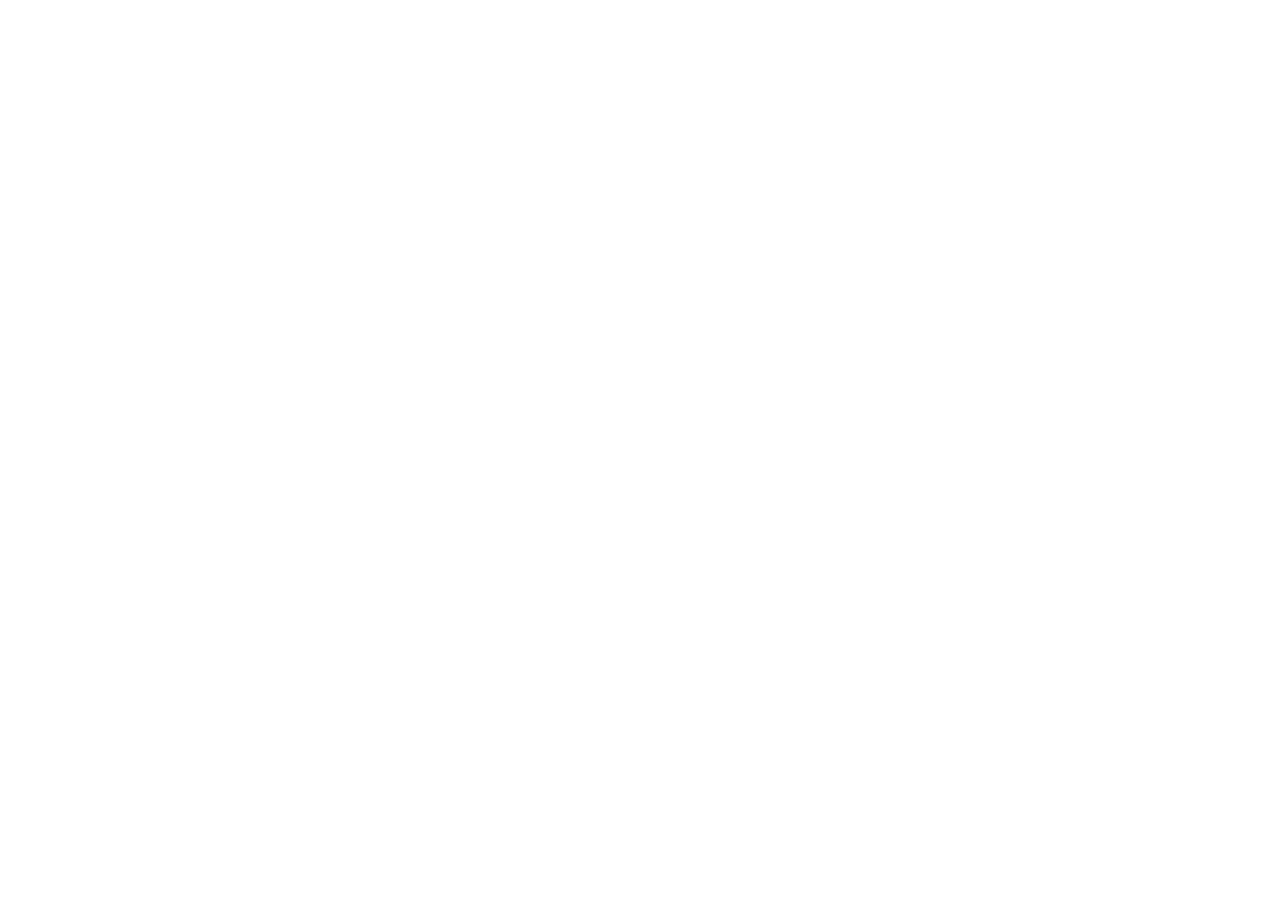
==== index.html @ 5e3a2f95 "init : création du depôt, arborescene des fichiers et structure    HTML de base" ====
<!DOCTYPE html>
<html lang="fr">
<head> 
<meta charset="UTF-8"> 
<meta name="viewport" content="width=device-width, initial-scale=1.0"> 
<title>AfriTalent — Accueil</title> 
<!-- Bootstrap 5 via CDN : feuille de style --> 
<link 
href="https://cdn.jsdelivr.net/npm/bootstrap@5.3.0/dist/css/bootstrap.min.css" 
rel="stylesheet"> 
<!-- Votre feuille de style personnelle --> 
<link rel="stylesheet" href="css/style.css">
</head>
<body> 
<!-- Le contenu de la page sera ajoute ici --> 
<!-- Bootstrap 5 via CDN : script JavaScript --> 
<script 
src="https://cdn.jsdelivr.net/npm/bootstrap@5.3.0/dist/js/bootstrap.bundle.min.js"
></script> 
<!-- Votre script JavaScript --> 
<script src="js/main.js"></script>
</body>
</html>
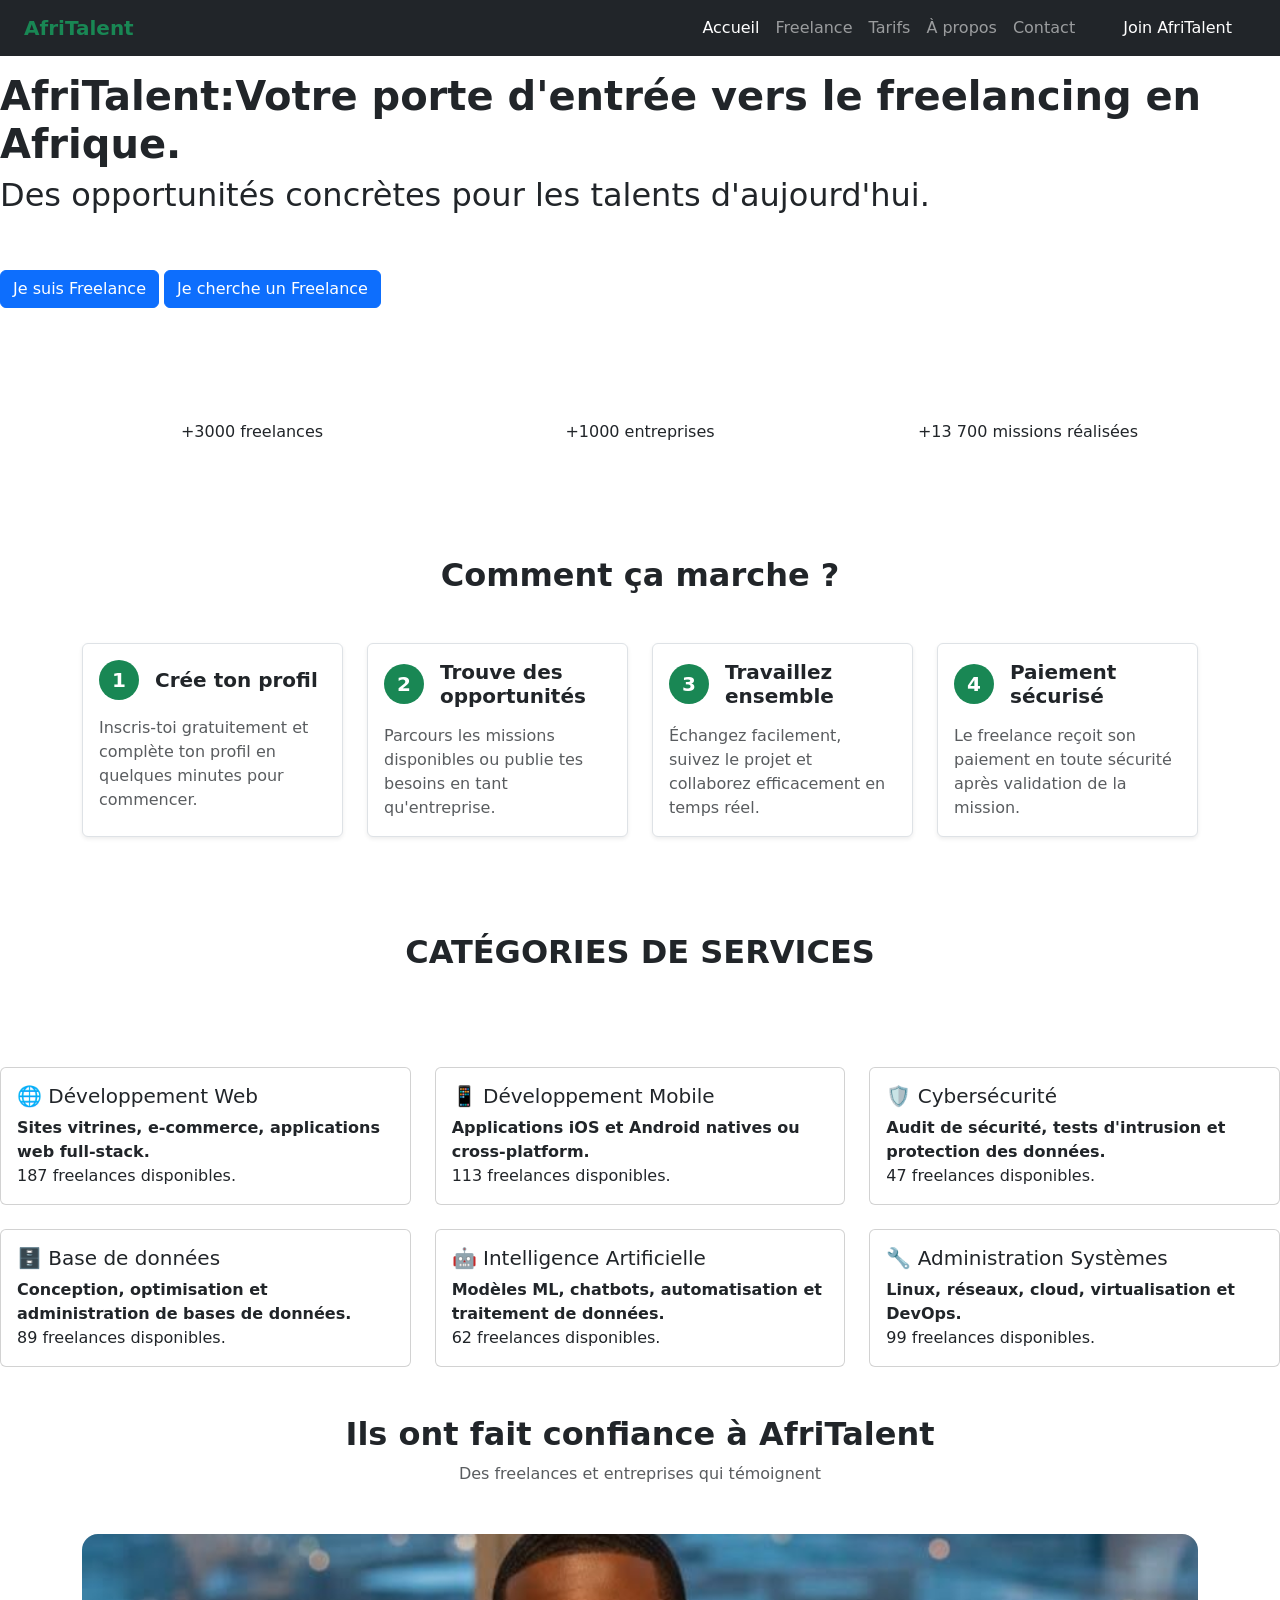
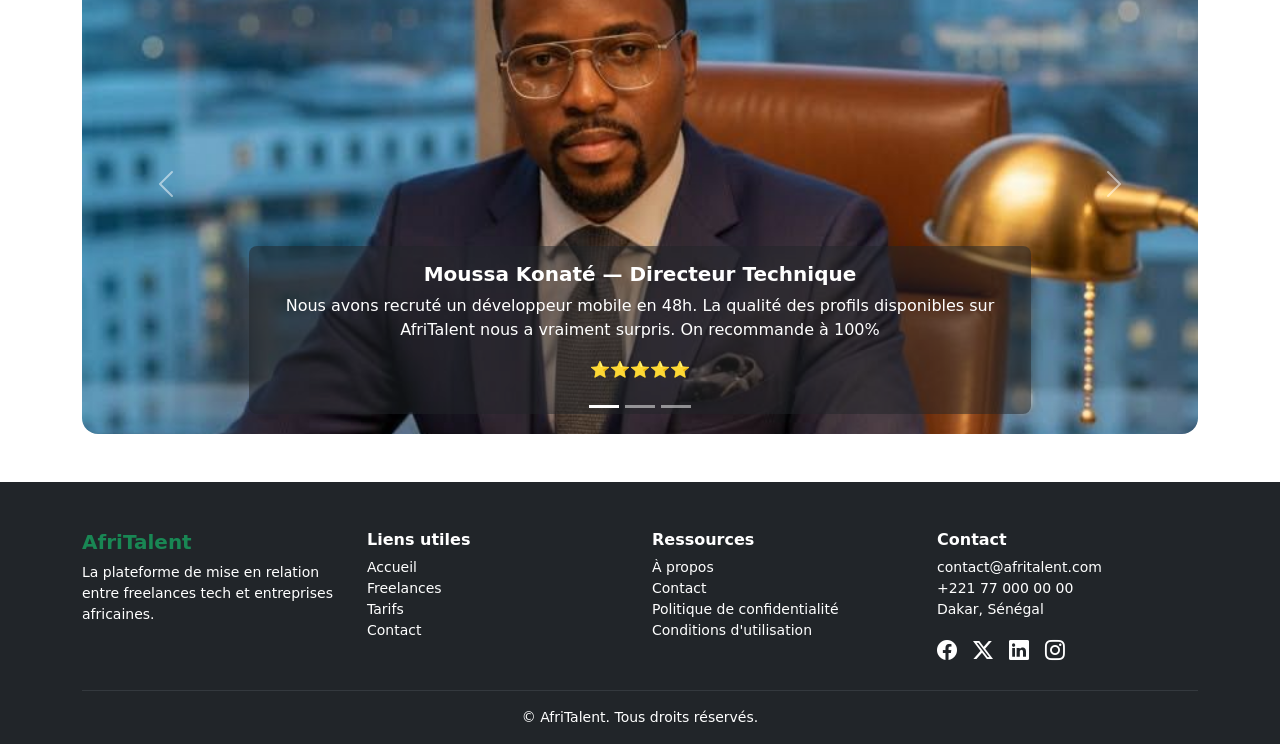
==== commit 6ac3a3c0: "HTML : structure complète des 5 pages avec sections et contenu texte" ====
--- a/index.html
+++ b/index.html
@@ -1,23 +1,297 @@
-<!DOCTYPE html>
+ <!DOCTYPE html>
 <html lang="fr">
 <head> 
 <meta charset="UTF-8"> 
 <meta name="viewport" content="width=device-width, initial-scale=1.0"> 
 <title>AfriTalent — Accueil</title> 
-<!-- Bootstrap 5 via CDN : feuille de style --> 
-<link 
-href="https://cdn.jsdelivr.net/npm/bootstrap@5.3.0/dist/css/bootstrap.min.css" 
-rel="stylesheet"> 
-<!-- Votre feuille de style personnelle --> 
+<link href="https://cdn.jsdelivr.net/npm/bootstrap@5.3.0/dist/css/bootstrap.min.css" rel="stylesheet"> 
 <link rel="stylesheet" href="css/style.css">
+<link rel="stylesheet" href="https://cdn.jsdelivr.net/npm/bootstrap-icons@1.11.0/font/bootstrap-icons.css">
 </head>
 <body> 
-<!-- Le contenu de la page sera ajoute ici --> 
-<!-- Bootstrap 5 via CDN : script JavaScript --> 
-<script 
-src="https://cdn.jsdelivr.net/npm/bootstrap@5.3.0/dist/js/bootstrap.bundle.min.js"
-></script> 
-<!-- Votre script JavaScript --> 
-<script src="js/main.js"></script>
+    <nav class="navbar navbar-expand-lg navbar-dark bg-dark sticky-top">
+  <div class="container-fluid px-4">
+    <a class="navbar-brand d-flex align-items-center" href="#">
+      <span class="fw-bold text-success">AfriTalent</span>
+    </a>
+    <button class="navbar-toggler" type="button" data-bs-toggle="collapse" data-bs-target="#navbarNav" aria-controls="navbarNav" aria-expanded="false" aria-label="Toggle navigation">
+      <span class="navbar-toggler-icon"></span>
+    </button>
+    <div class="collapse navbar-collapse justify-content-end" id="navbarNav">
+      <ul class="navbar-nav">
+        <li class="nav-item">
+          <a class="nav-link active" href="index.html">Accueil</a>
+        </li>
+        <li class="nav-item">
+          <a class="nav-link" href="freelances.html">Freelance</a>
+        </li>
+        <li class="nav-item">
+          <a class="nav-link" href="tarif.html">Tarifs</a>
+        </li>
+        <li class="nav-item">
+          <a class="nav-link" href="about.html">À propos</a>
+        </li>
+        <li class="nav-item">
+          <a class="nav-link" href="contact.html">Contact</a>
+        </li>
+        <li class="nav-item">
+          <a class="nav-link btn btn-success text-white ms-lg-3 px-4" href="contact.html">Join AfriTalent</a>
+        </li>
+      </ul>
+    </div>
+  </div>
+</nav>
+
+<div class="container py-2 "></div>
+  <h1>
+    <strong>AfriTalent:Votre porte d'entrée vers le freelancing en Afrique.</strong><br>
+    <h2>Des opportunités concrètes pour les talents d'aujourd'hui.</h2>
+  </h1> 
+  <div class="d-grid gap-2 d-md-block py-5">
+  <a href="freelances.html" class="btn btn-primary">Je suis Freelance</a>
+  <a href="freelances.html" class="btn btn-primary">Je cherche un Freelance</a>
+</div>
+
+<section id="hero">
+<div class="container overflow-hidden text-center">
+  <div class="row gx-5 py-5">
+    <div class="col">
+      <div class="p-3"> +3000 freelances </div>
+    </div>
+    <div class="col">
+      <div class="p-3">+1000 entreprises </div>
+    </div>
+    <div class="col">
+      <div class="p-3">+13 700 missions réalisées</div>
+    </div>
+  </div>
+</div>
+</section> 
+
+<section id="Comment-ca-marche">
+<div>
+  <div class="container py-5">
+  <div class="text-center mb-5">
+    <h2 class="fw-bold">Comment ça marche ?</h2>
+  </div>
+  <div class="row g-4">
+    <div class="col-md-6 col-lg-3">
+      <div class="card h-100 border shadow-sm">
+        <div class="card-body">
+          <div class="d-flex align-items-center mb-3">
+            <div class="bg-success text-white rounded-circle d-flex align-items-center justify-content-center p-3 fs-5 fw-bold" style="width: 40px; height: 40px;">1</div>
+            <h5 class="ms-3 mb-0 fw-bold">Crée ton profil</h5>
+          </div>
+          <p class="card-text text-muted">Inscris-toi gratuitement et complète ton profil en quelques minutes pour commencer.</p>
+        </div>
+      </div>
+    </div>
+    <div class="col-md-6 col-lg-3">
+      <div class="card h-100 border shadow-sm">
+        <div class="card-body">
+          <div class="d-flex align-items-center mb-3">
+            <div class="bg-success text-white rounded-circle d-flex align-items-center justify-content-center p-3 fs-5 fw-bold" style="width: 40px; height: 40px;">2</div>
+            <h5 class="ms-3 mb-0 fw-bold">Trouve des opportunités</h5>
+          </div>
+          <p class="card-text text-muted">Parcours les missions disponibles ou publie tes besoins en tant qu'entreprise.</p>
+        </div>
+      </div>
+    </div>
+    <div class="col-md-6 col-lg-3">
+      <div class="card h-100 border shadow-sm">
+        <div class="card-body">
+          <div class="d-flex align-items-center mb-3">
+            <div class="bg-success text-white rounded-circle d-flex align-items-center justify-content-center p-3 fs-5 fw-bold" style="width: 40px; height: 40px;">3</div>
+            <h5 class="ms-3 mb-0 fw-bold">Travaillez ensemble</h5>
+          </div>
+          <p class="card-text text-muted">Échangez facilement, suivez le projet et collaborez efficacement en temps réel.</p>
+        </div>
+      </div>
+    </div>
+    <div class="col-md-6 col-lg-3">
+      <div class="card h-100 border shadow-sm">
+        <div class="card-body">
+          <div class="d-flex align-items-center mb-3">
+            <div class="bg-success text-white rounded-circle d-flex align-items-center justify-content-center p-3 fs-5 fw-bold" style="width: 40px; height: 40px;">4</div>
+            <h5 class="ms-3 mb-0 fw-bold">Paiement sécurisé</h5>
+          </div>
+          <p class="card-text text-muted">Le freelance reçoit son paiement en toute sécurité après validation de la mission.</p>
+        </div>
+      </div>
+    </div>
+  </div>
+</div>
+</section>
+
+<section id="CATÉGORIES-de-service">
+<div>
+  <div class="container py-5">
+  <div class="text-center mb-5">
+    <h2 class="fw-bold">CATÉGORIES DE SERVICES</h2>
+  </div>
+  </div>
+  <div class="row row-cols-1 row-cols-md-2 row-cols-lg-3 g-4">
+    <div class="col">
+      <div class="card">
+        <div class="card-body">
+          <h5 class="card-title">🌐 Développement Web </h5>
+          <p class="card-text"><strong>Sites vitrines, e-commerce, applications web full-stack.</strong><br>187 freelances disponibles.</p>
+        </div>
+      </div>
+    </div>
+    <div class="col">
+      <div class="card">
+        <div class="card-body">
+          <h5 class="card-title">📱 Développement Mobile</h5>
+          <p class="card-text"><strong>Applications iOS et Android natives ou cross-platform.</strong><br>113 freelances disponibles.</p>
+        </div>
+      </div>
+    </div>
+    <div class="col">
+      <div class="card">
+        <div class="card-body">
+          <h5 class="card-title">🛡️ Cybersécurité</h5>
+          <p class="card-text"><strong>Audit de sécurité, tests d'intrusion et protection des données.</strong><br>47 freelances disponibles.</p>
+        </div>
+      </div>
+    </div>
+    <div class="col">
+      <div class="card">
+        <div class="card-body">
+          <h5 class="card-title">🗄️ Base de données </h5>
+          <p class="card-text"><strong>Conception, optimisation et administration de bases de données.</strong><br>89 freelances disponibles.</p>
+        </div>
+      </div>
+    </div>
+    <div class="col">
+      <div class="card">
+        <div class="card-body">
+          <h5 class="card-title">🤖 Intelligence Artificielle</h5>
+          <p class="card-text"><strong>Modèles ML, chatbots, automatisation et traitement de données.</strong><br>62 freelances disponibles.</p>
+        </div>
+      </div>
+    </div>
+    <div class="col">
+      <div class="card">
+        <div class="card-body">
+          <h5 class="card-title">🔧 Administration Systèmes</h5>
+          <p class="card-text"><strong>Linux, réseaux, cloud, virtualisation et <br>DevOps.</strong><br>99 freelances disponibles.</p>
+        </div>
+      </div>
+    </div>
+  </div>
+</div>
+</section>
+
+<section class="py-5" id="temoignages">
+  <div class="container">
+    <div class="text-center mb-5">
+      <h2 class="fw-bold">Ils ont fait confiance à AfriTalent</h2>
+      <p class="text-muted">Des freelances et entreprises qui témoignent</p>
+    </div>
+    <div id="carouselTemoignages" class="carousel slide" data-bs-ride="carousel">
+      <div class="carousel-indicators">
+        <button type="button" data-bs-target="#carouselTemoignages" data-bs-slide-to="0" class="active" aria-current="true" aria-label="Témoignage 1"></button>
+        <button type="button" data-bs-target="#carouselTemoignages" data-bs-slide-to="1" aria-label="Témoignage 2"></button>
+        <button type="button" data-bs-target="#carouselTemoignages" data-bs-slide-to="2" aria-label="Témoignage 3"></button>
+      </div>
+      <div class="carousel-inner rounded-4">
+        <div class="carousel-item active">
+          <img src="image/Whath1.jpeg" class="d-block w-100" alt="Photo de Moussa Konaté" style="max-height: 500px; object-fit: cover;">
+          <div class="carousel-caption d-none d-md-block bg-dark bg-opacity-50 rounded-3 p-3">
+            <h5 class="fw-bold">Moussa Konaté — Directeur Technique</h5>
+            <p>Nous avons recruté un développeur mobile en 48h. La qualité des profils disponibles sur AfriTalent nous a vraiment surpris. On recommande à 100%</p>
+            <p>⭐⭐⭐⭐⭐</p>
+          </div>
+        </div>
+        <div class="carousel-item">
+          <img src="image/Whatf2.jpeg" class="d-block w-100" alt="Photo de Aminata Diallo" style="height: 500px; object-fit: cover; object-position: center 20%;">
+          <div class="carousel-caption d-none d-md-block bg-dark bg-opacity-50 rounded-3 p-3">
+            <h5 class="fw-bold">Aminata Diallo — Développeuse Web Full-Stack</h5>
+            <p>Grâce à AfriTalent, j'ai trouvé mes 3 premiers clients en moins de 2 semaines. La plateforme est simple, professionnelle et vraiment adaptée au marché africain.</p>
+            <p>⭐⭐⭐⭐⭐</p>
+          </div>
+        </div>
+        <div class="carousel-item">
+          <img src="image/Whatf1.jpeg" class="d-block w-100" alt="Photo de Fatou Ndiaye" style="height: 500px; object-fit: cover; object-position: center 20%;">
+          <div class="carousel-caption d-none d-md-block bg-dark bg-opacity-50 rounded-3 p-3">
+            <h5 class="fw-bold">Fatou Ndiaye — Designer UI/UX</h5>
+            <p>AfriTalent m'a permis de travailler avec des entreprises sérieuses tout en restant au Sénégal. Le système de paiement sécurisé me donne une vraie tranquillité d'esprit.</p>
+            <p>⭐⭐⭐⭐⭐</p>
+          </div>
+        </div>
+      </div>
+      <button class="carousel-control-prev" type="button" data-bs-target="#carouselTemoignages" data-bs-slide="prev">
+        <span class="carousel-control-prev-icon" aria-hidden="true"></span>
+        <span class="visually-hidden">Précédent</span>
+      </button>
+      <button class="carousel-control-next" type="button" data-bs-target="#carouselTemoignages" data-bs-slide="next">
+        <span class="carousel-control-next-icon" aria-hidden="true"></span>
+        <span class="visually-hidden">Suivant</span>
+      </button>
+    </div>
+  </div>
+</section>
+  <script src="https://cdn.jsdelivr.net/npm/bootstrap@5.3.0/dist/js/bootstrap.bundle.min.js"></script>
+  <script src="js/main.js"></script>
+
+<footer class="bg-dark text-white pt-5 pb-3">
+  <div class="container">
+    <div class="row g-4">
+      <div class="col-md-3">
+        <h5 class="fw-bold text-success">AfriTalent</h5>
+        <p class="text-white small">La plateforme de mise en relation entre freelances tech et entreprises africaines.</p>
+      </div>
+      <div class="col-md-3">
+        <h6 class="fw-bold">Liens utiles</h6>
+        <ul class="list-unstyled small">
+          <li><a href="index.html" class="text-white text-decoration-none">Accueil</a></li>
+          <li><a href="freelances.html" class="text-white text-decoration-none">Freelances</a></li>
+          <li><a href="tarifs.html" class="text-white text-decoration-none">Tarifs</a></li>
+          <li><a href="contact.html" class="text-white text-decoration-none">Contact</a></li>
+        </ul>
+      </div>
+
+      <div class="col-md-3">
+        <h6 class="fw-bold">Ressources</h6>
+        <ul class="list-unstyled small">
+          <li><a href="about.html" class="text-white text-decoration-none">À propos</a></li>
+          <li><a href="contact.html" class="text-white text-decoration-none">Contact</a></li>
+          <li><a href="tarif.html" class="text-white text-decoration-none">Politique de confidentialité</a></li>
+          <li><a href="freelances.html" class="text-white text-decoration-none">Conditions d'utilisation</a></li>
+        </ul>
+      </div>
+      <div class="col-md-3">
+        <h6 class="fw-bold">Contact</h6>
+        <p class="text-white small">
+          contact@afritalent.com<br>
+          +221 77 000 00 00<br>
+          Dakar, Sénégal
+        </p>
+        <div class="d-flex gap-3 mt-2">
+          <a href="#" aria-label="Facebook" class="text-white fs-5">
+            <i class="bi bi-facebook"></i>
+          </a>
+          <a href="#" aria-label="Twitter" class="text-white fs-5">
+            <i class="bi bi-twitter-x"></i>
+          </a>
+          <a href="#" aria-label="LinkedIn" class="text-white fs-5">
+            <i class="bi bi-linkedin"></i>
+          </a>
+          <a href="#" aria-label="Instagram" class="text-white fs-5">
+            <i class="bi bi-instagram"></i>
+          </a>
+        </div>
+      </div>
+
+    </div>
+    <hr class="border-secondary mt-4">
+    <p class="text-center text-white small mb-0">
+      &copy; <span id="currentYear"></span> AfriTalent. Tous droits réservés.
+    </p>
+
+  </div>
+</footer>
+
 </body>
 </html>
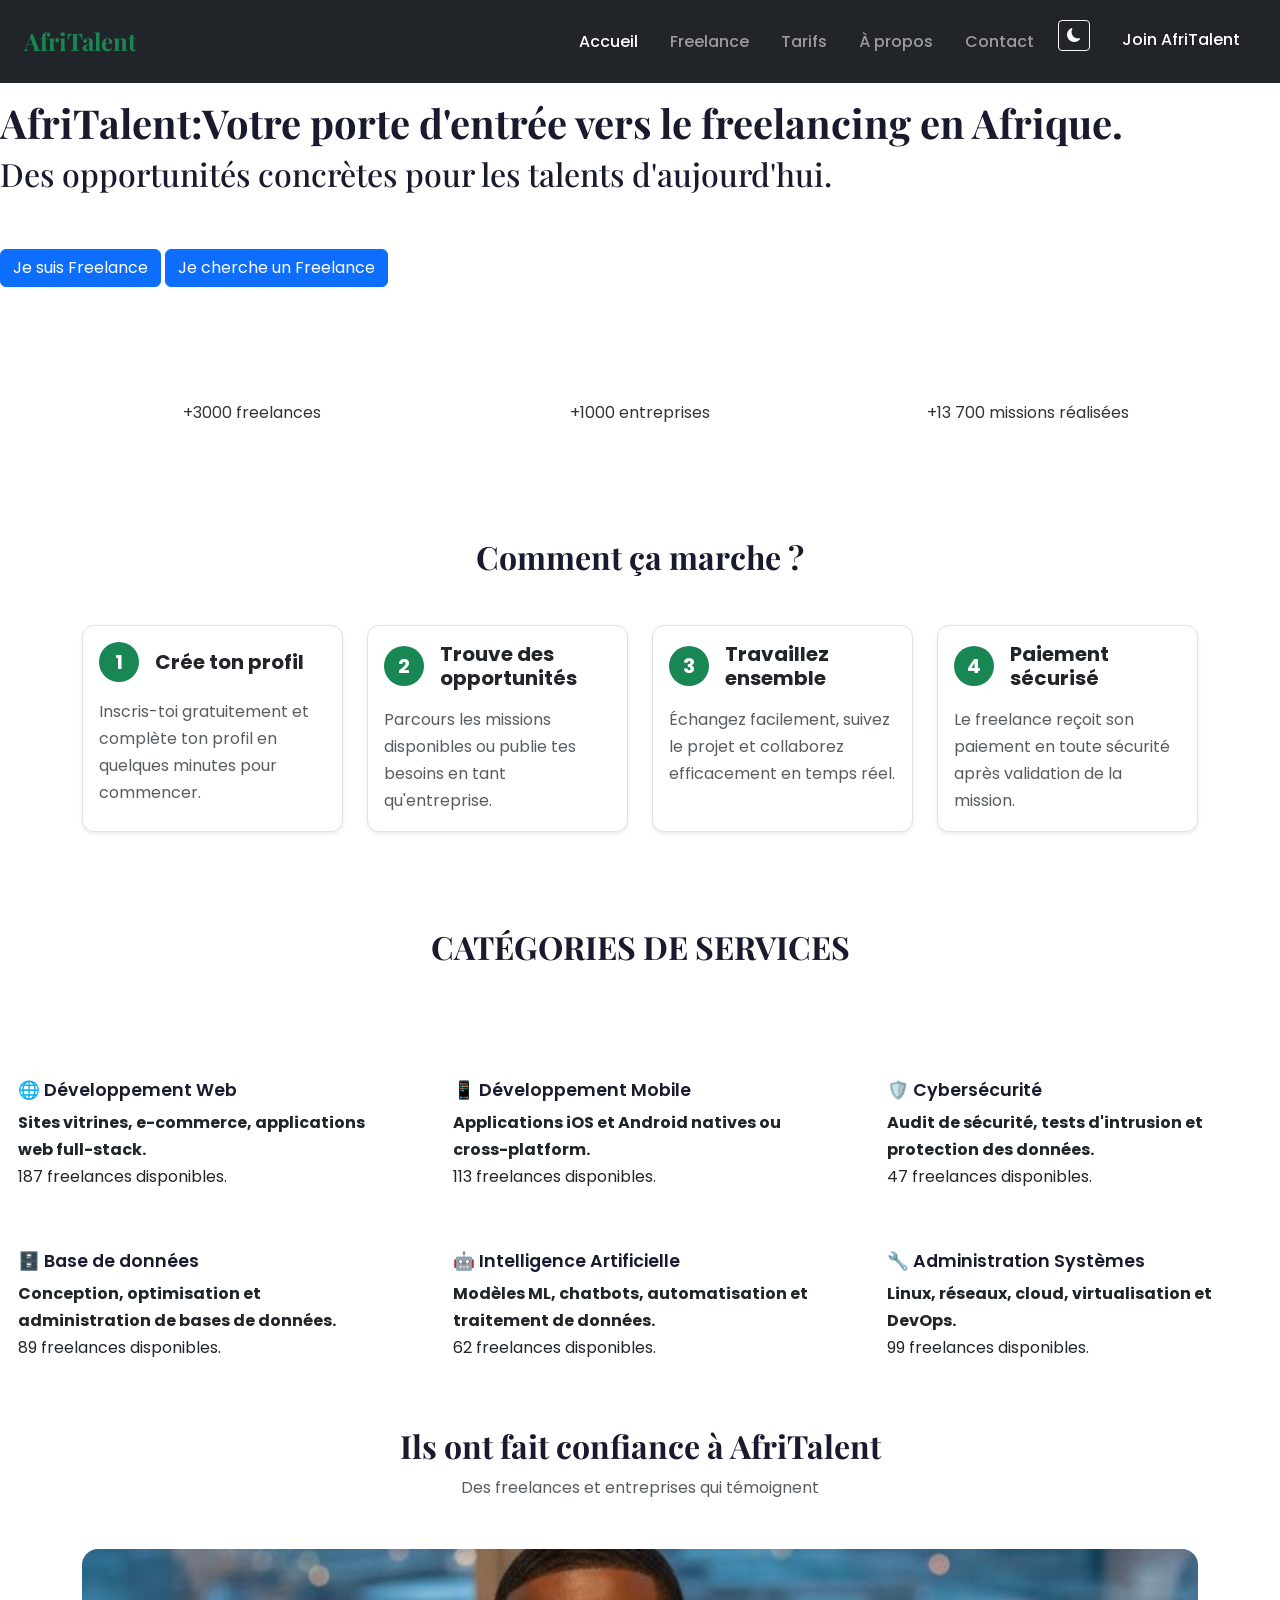
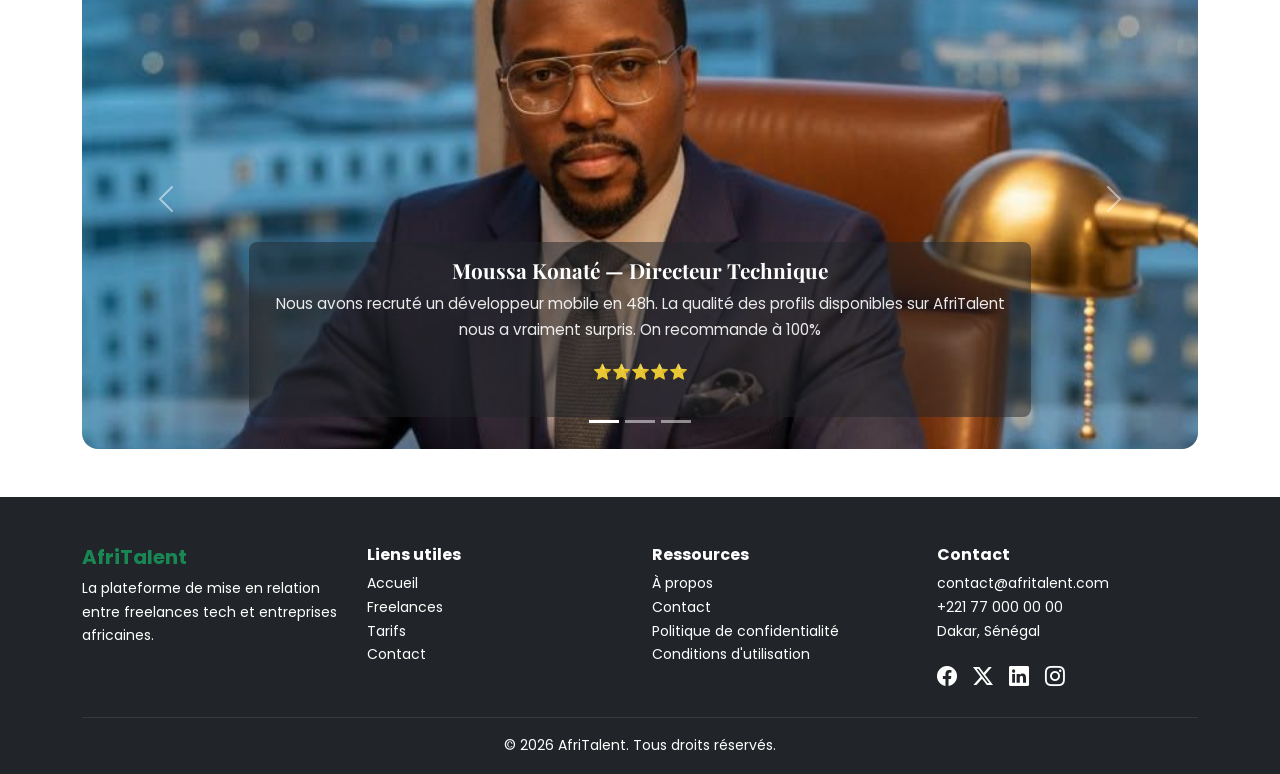
==== commit 2637ba40: "JS : dark mode avec localStorage, navbar dynamique au scroll" ====
--- a/index.html
+++ b/index.html
@@ -1,297 +1,332 @@
- <!DOCTYPE html>
+<!DOCTYPE html>
 <html lang="fr">
-<head> 
-<meta charset="UTF-8"> 
-<meta name="viewport" content="width=device-width, initial-scale=1.0"> 
-<title>AfriTalent — Accueil</title> 
-<link href="https://cdn.jsdelivr.net/npm/bootstrap@5.3.0/dist/css/bootstrap.min.css" rel="stylesheet"> 
-<link rel="stylesheet" href="css/style.css">
-<link rel="stylesheet" href="https://cdn.jsdelivr.net/npm/bootstrap-icons@1.11.0/font/bootstrap-icons.css">
+
+<head>
+  <meta charset="UTF-8">
+  <meta name="viewport" content="width=device-width, initial-scale=1.0">
+  <title>AfriTalent — Accueil</title>
+  <link href="https://cdn.jsdelivr.net/npm/bootstrap@5.3.0/dist/css/bootstrap.min.css" rel="stylesheet">
+  <link rel="stylesheet" href="css/style.css">
+  <link rel="stylesheet" href="https://cdn.jsdelivr.net/npm/bootstrap-icons@1.11.0/font/bootstrap-icons.css">
 </head>
-<body> 
-    <nav class="navbar navbar-expand-lg navbar-dark bg-dark sticky-top">
-  <div class="container-fluid px-4">
-    <a class="navbar-brand d-flex align-items-center" href="#">
-      <span class="fw-bold text-success">AfriTalent</span>
-    </a>
-    <button class="navbar-toggler" type="button" data-bs-toggle="collapse" data-bs-target="#navbarNav" aria-controls="navbarNav" aria-expanded="false" aria-label="Toggle navigation">
-      <span class="navbar-toggler-icon"></span>
-    </button>
-    <div class="collapse navbar-collapse justify-content-end" id="navbarNav">
-      <ul class="navbar-nav">
-        <li class="nav-item">
-          <a class="nav-link active" href="index.html">Accueil</a>
-        </li>
-        <li class="nav-item">
-          <a class="nav-link" href="freelances.html">Freelance</a>
-        </li>
-        <li class="nav-item">
-          <a class="nav-link" href="tarif.html">Tarifs</a>
-        </li>
-        <li class="nav-item">
-          <a class="nav-link" href="about.html">À propos</a>
-        </li>
-        <li class="nav-item">
-          <a class="nav-link" href="contact.html">Contact</a>
-        </li>
-        <li class="nav-item">
-          <a class="nav-link btn btn-success text-white ms-lg-3 px-4" href="contact.html">Join AfriTalent</a>
-        </li>
-      </ul>
-    </div>
-  </div>
-</nav>
-
-<div class="container py-2 "></div>
+
+<body>
+  <nav class="navbar navbar-expand-lg navbar-dark bg-dark sticky-top" id="mainNavbar">
+    <div class="container-fluid px-4">
+      <a class="navbar-brand d-flex align-items-center" href="#">
+        <span class="fw-bold text-success">AfriTalent</span>
+      </a>
+      <button class="navbar-toggler" type="button" data-bs-toggle="collapse" data-bs-target="#navbarNav"
+        aria-controls="navbarNav" aria-expanded="false" aria-label="Toggle navigation">
+        <span class="navbar-toggler-icon"></span>
+      </button>
+      <div class="collapse navbar-collapse justify-content-end" id="navbarNav">
+        <ul class="navbar-nav">
+          <li class="nav-item">
+            <a class="nav-link active" href="index.html">Accueil</a>
+          </li>
+          <li class="nav-item">
+            <a class="nav-link" href="freelances.html">Freelance</a>
+          </li>
+          <li class="nav-item">
+            <a class="nav-link" href="tarif.html">Tarifs</a>
+          </li>
+          <li class="nav-item">
+            <a class="nav-link" href="about.html">À propos</a>
+          </li>
+          <li class="nav-item">
+            <a class="nav-link" href="contact.html">Contact</a>
+          </li>
+          <!-- ✅ Bouton dark mode ajouté ici -->
+          <li class="nav-item ms-2">
+            <button class="btn btn-outline-light btn-sm" id="darkModeToggle" aria-label="Activer le mode sombre">
+              <i class="bi bi-moon-fill"></i>
+            </button>
+          </li>
+          <li class="nav-item">
+            <a class="nav-link btn btn-success text-white ms-lg-3 px-4" href="contact.html">Join AfriTalent</a>
+          </li>
+        </ul>
+      </div>
+    </div>
+  </nav>
+
+  <div class="container py-2 "></div>
   <h1>
     <strong>AfriTalent:Votre porte d'entrée vers le freelancing en Afrique.</strong><br>
     <h2>Des opportunités concrètes pour les talents d'aujourd'hui.</h2>
-  </h1> 
+  </h1>
   <div class="d-grid gap-2 d-md-block py-5">
-  <a href="freelances.html" class="btn btn-primary">Je suis Freelance</a>
-  <a href="freelances.html" class="btn btn-primary">Je cherche un Freelance</a>
-</div>
-
-<section id="hero">
-<div class="container overflow-hidden text-center">
-  <div class="row gx-5 py-5">
-    <div class="col">
-      <div class="p-3"> +3000 freelances </div>
-    </div>
-    <div class="col">
-      <div class="p-3">+1000 entreprises </div>
-    </div>
-    <div class="col">
-      <div class="p-3">+13 700 missions réalisées</div>
-    </div>
+    <a href="freelances.html" class="btn btn-primary">Je suis Freelance</a>
+    <a href="freelances.html" class="btn btn-primary">Je cherche un Freelance</a>
   </div>
-</div>
-</section> 
-
-<section id="Comment-ca-marche">
-<div>
-  <div class="container py-5">
-  <div class="text-center mb-5">
-    <h2 class="fw-bold">Comment ça marche ?</h2>
-  </div>
-  <div class="row g-4">
-    <div class="col-md-6 col-lg-3">
-      <div class="card h-100 border shadow-sm">
-        <div class="card-body">
-          <div class="d-flex align-items-center mb-3">
-            <div class="bg-success text-white rounded-circle d-flex align-items-center justify-content-center p-3 fs-5 fw-bold" style="width: 40px; height: 40px;">1</div>
-            <h5 class="ms-3 mb-0 fw-bold">Crée ton profil</h5>
-          </div>
-          <p class="card-text text-muted">Inscris-toi gratuitement et complète ton profil en quelques minutes pour commencer.</p>
-        </div>
-      </div>
-    </div>
-    <div class="col-md-6 col-lg-3">
-      <div class="card h-100 border shadow-sm">
-        <div class="card-body">
-          <div class="d-flex align-items-center mb-3">
-            <div class="bg-success text-white rounded-circle d-flex align-items-center justify-content-center p-3 fs-5 fw-bold" style="width: 40px; height: 40px;">2</div>
-            <h5 class="ms-3 mb-0 fw-bold">Trouve des opportunités</h5>
-          </div>
-          <p class="card-text text-muted">Parcours les missions disponibles ou publie tes besoins en tant qu'entreprise.</p>
-        </div>
-      </div>
-    </div>
-    <div class="col-md-6 col-lg-3">
-      <div class="card h-100 border shadow-sm">
-        <div class="card-body">
-          <div class="d-flex align-items-center mb-3">
-            <div class="bg-success text-white rounded-circle d-flex align-items-center justify-content-center p-3 fs-5 fw-bold" style="width: 40px; height: 40px;">3</div>
-            <h5 class="ms-3 mb-0 fw-bold">Travaillez ensemble</h5>
-          </div>
-          <p class="card-text text-muted">Échangez facilement, suivez le projet et collaborez efficacement en temps réel.</p>
-        </div>
-      </div>
-    </div>
-    <div class="col-md-6 col-lg-3">
-      <div class="card h-100 border shadow-sm">
-        <div class="card-body">
-          <div class="d-flex align-items-center mb-3">
-            <div class="bg-success text-white rounded-circle d-flex align-items-center justify-content-center p-3 fs-5 fw-bold" style="width: 40px; height: 40px;">4</div>
-            <h5 class="ms-3 mb-0 fw-bold">Paiement sécurisé</h5>
-          </div>
-          <p class="card-text text-muted">Le freelance reçoit son paiement en toute sécurité après validation de la mission.</p>
-        </div>
-      </div>
-    </div>
-  </div>
-</div>
-</section>
-
-<section id="CATÉGORIES-de-service">
-<div>
-  <div class="container py-5">
-  <div class="text-center mb-5">
-    <h2 class="fw-bold">CATÉGORIES DE SERVICES</h2>
-  </div>
-  </div>
-  <div class="row row-cols-1 row-cols-md-2 row-cols-lg-3 g-4">
-    <div class="col">
-      <div class="card">
-        <div class="card-body">
-          <h5 class="card-title">🌐 Développement Web </h5>
-          <p class="card-text"><strong>Sites vitrines, e-commerce, applications web full-stack.</strong><br>187 freelances disponibles.</p>
-        </div>
-      </div>
-    </div>
-    <div class="col">
-      <div class="card">
-        <div class="card-body">
-          <h5 class="card-title">📱 Développement Mobile</h5>
-          <p class="card-text"><strong>Applications iOS et Android natives ou cross-platform.</strong><br>113 freelances disponibles.</p>
-        </div>
-      </div>
-    </div>
-    <div class="col">
-      <div class="card">
-        <div class="card-body">
-          <h5 class="card-title">🛡️ Cybersécurité</h5>
-          <p class="card-text"><strong>Audit de sécurité, tests d'intrusion et protection des données.</strong><br>47 freelances disponibles.</p>
-        </div>
-      </div>
-    </div>
-    <div class="col">
-      <div class="card">
-        <div class="card-body">
-          <h5 class="card-title">🗄️ Base de données </h5>
-          <p class="card-text"><strong>Conception, optimisation et administration de bases de données.</strong><br>89 freelances disponibles.</p>
-        </div>
-      </div>
-    </div>
-    <div class="col">
-      <div class="card">
-        <div class="card-body">
-          <h5 class="card-title">🤖 Intelligence Artificielle</h5>
-          <p class="card-text"><strong>Modèles ML, chatbots, automatisation et traitement de données.</strong><br>62 freelances disponibles.</p>
-        </div>
-      </div>
-    </div>
-    <div class="col">
-      <div class="card">
-        <div class="card-body">
-          <h5 class="card-title">🔧 Administration Systèmes</h5>
-          <p class="card-text"><strong>Linux, réseaux, cloud, virtualisation et <br>DevOps.</strong><br>99 freelances disponibles.</p>
-        </div>
-      </div>
-    </div>
-  </div>
-</div>
-</section>
-
-<section class="py-5" id="temoignages">
-  <div class="container">
-    <div class="text-center mb-5">
-      <h2 class="fw-bold">Ils ont fait confiance à AfriTalent</h2>
-      <p class="text-muted">Des freelances et entreprises qui témoignent</p>
-    </div>
-    <div id="carouselTemoignages" class="carousel slide" data-bs-ride="carousel">
-      <div class="carousel-indicators">
-        <button type="button" data-bs-target="#carouselTemoignages" data-bs-slide-to="0" class="active" aria-current="true" aria-label="Témoignage 1"></button>
-        <button type="button" data-bs-target="#carouselTemoignages" data-bs-slide-to="1" aria-label="Témoignage 2"></button>
-        <button type="button" data-bs-target="#carouselTemoignages" data-bs-slide-to="2" aria-label="Témoignage 3"></button>
-      </div>
-      <div class="carousel-inner rounded-4">
-        <div class="carousel-item active">
-          <img src="image/Whath1.jpeg" class="d-block w-100" alt="Photo de Moussa Konaté" style="max-height: 500px; object-fit: cover;">
-          <div class="carousel-caption d-none d-md-block bg-dark bg-opacity-50 rounded-3 p-3">
-            <h5 class="fw-bold">Moussa Konaté — Directeur Technique</h5>
-            <p>Nous avons recruté un développeur mobile en 48h. La qualité des profils disponibles sur AfriTalent nous a vraiment surpris. On recommande à 100%</p>
-            <p>⭐⭐⭐⭐⭐</p>
-          </div>
-        </div>
-        <div class="carousel-item">
-          <img src="image/Whatf2.jpeg" class="d-block w-100" alt="Photo de Aminata Diallo" style="height: 500px; object-fit: cover; object-position: center 20%;">
-          <div class="carousel-caption d-none d-md-block bg-dark bg-opacity-50 rounded-3 p-3">
-            <h5 class="fw-bold">Aminata Diallo — Développeuse Web Full-Stack</h5>
-            <p>Grâce à AfriTalent, j'ai trouvé mes 3 premiers clients en moins de 2 semaines. La plateforme est simple, professionnelle et vraiment adaptée au marché africain.</p>
-            <p>⭐⭐⭐⭐⭐</p>
-          </div>
-        </div>
-        <div class="carousel-item">
-          <img src="image/Whatf1.jpeg" class="d-block w-100" alt="Photo de Fatou Ndiaye" style="height: 500px; object-fit: cover; object-position: center 20%;">
-          <div class="carousel-caption d-none d-md-block bg-dark bg-opacity-50 rounded-3 p-3">
-            <h5 class="fw-bold">Fatou Ndiaye — Designer UI/UX</h5>
-            <p>AfriTalent m'a permis de travailler avec des entreprises sérieuses tout en restant au Sénégal. Le système de paiement sécurisé me donne une vraie tranquillité d'esprit.</p>
-            <p>⭐⭐⭐⭐⭐</p>
-          </div>
-        </div>
-      </div>
-      <button class="carousel-control-prev" type="button" data-bs-target="#carouselTemoignages" data-bs-slide="prev">
-        <span class="carousel-control-prev-icon" aria-hidden="true"></span>
-        <span class="visually-hidden">Précédent</span>
-      </button>
-      <button class="carousel-control-next" type="button" data-bs-target="#carouselTemoignages" data-bs-slide="next">
-        <span class="carousel-control-next-icon" aria-hidden="true"></span>
-        <span class="visually-hidden">Suivant</span>
-      </button>
-    </div>
-  </div>
-</section>
+
+  <section id="hero">
+    <div class="container overflow-hidden text-center">
+      <div class="row gx-5 py-5"> 
+        <div class="col">
+          <div class="p-3"> +3000 freelances </div>
+        </div>
+        <div class="col">
+          <div class="p-3">+1000 entreprises </div>
+        </div>
+        <div class="col">
+          <div class="p-3">+13 700 missions réalisées</div>
+        </div>
+      </div>
+    </div>
+  </section>
+
+  <section id="Comment-ca-marche">
+    <div>
+      <div class="container py-5">
+        <div class="text-center mb-5">
+          <h2 class="fw-bold">Comment ça marche ?</h2>
+        </div>
+        <div class="row g-4">
+          <div class="col-md-6 col-lg-3">
+            <div class="card h-100 border shadow-sm">
+              <div class="card-body">
+                <div class="d-flex align-items-center mb-3">
+                  <div
+                    class="bg-success text-white rounded-circle d-flex align-items-center justify-content-center p-3 fs-5 fw-bold"
+                    style="width: 40px; height: 40px;">1</div>
+                  <h5 class="ms-3 mb-0 fw-bold">Crée ton profil</h5>
+                </div>
+                <p class="card-text text-muted">Inscris-toi gratuitement et complète ton profil en quelques minutes pour
+                  commencer.</p>
+              </div>
+            </div>
+          </div>
+          <div class="col-md-6 col-lg-3">
+            <div class="card h-100 border shadow-sm">
+              <div class="card-body">
+                <div class="d-flex align-items-center mb-3">
+                  <div
+                    class="bg-success text-white rounded-circle d-flex align-items-center justify-content-center p-3 fs-5 fw-bold"
+                    style="width: 40px; height: 40px;">2</div>
+                  <h5 class="ms-3 mb-0 fw-bold">Trouve des opportunités</h5>
+                </div>
+                <p class="card-text text-muted">Parcours les missions disponibles ou publie tes besoins en tant
+                  qu'entreprise.</p>
+              </div>
+            </div>
+          </div>
+          <div class="col-md-6 col-lg-3">
+            <div class="card h-100 border shadow-sm">
+              <div class="card-body">
+                <div class="d-flex align-items-center mb-3">
+                  <div
+                    class="bg-success text-white rounded-circle d-flex align-items-center justify-content-center p-3 fs-5 fw-bold"
+                    style="width: 40px; height: 40px;">3</div>
+                  <h5 class="ms-3 mb-0 fw-bold">Travaillez ensemble</h5>
+                </div>
+                <p class="card-text text-muted">Échangez facilement, suivez le projet et collaborez efficacement en
+                  temps réel.</p>
+              </div>
+            </div>
+          </div>
+          <div class="col-md-6 col-lg-3">
+            <div class="card h-100 border shadow-sm">
+              <div class="card-body">
+                <div class="d-flex align-items-center mb-3">
+                  <div
+                    class="bg-success text-white rounded-circle d-flex align-items-center justify-content-center p-3 fs-5 fw-bold"
+                    style="width: 40px; height: 40px;">4</div>
+                  <h5 class="ms-3 mb-0 fw-bold">Paiement sécurisé</h5>
+                </div>
+                <p class="card-text text-muted">Le freelance reçoit son paiement en toute sécurité après validation de
+                  la mission.</p>
+              </div>
+            </div>
+          </div>
+        </div>
+      </div>
+  </section>
+
+  <section id="CATÉGORIES-de-service">
+    <div>
+      <div class="container py-5">
+        <div class="text-center mb-5">
+          <h2 class="fw-bold">CATÉGORIES DE SERVICES</h2>
+        </div>
+      </div>
+      <div class="row row-cols-1 row-cols-md-2 row-cols-lg-3 g-4">
+        <div class="col">
+          <div class="card">
+            <div class="card-body">
+              <h5 class="card-title">🌐 Développement Web </h5>
+              <p class="card-text"><strong>Sites vitrines, e-commerce, applications web full-stack.</strong><br>187
+                freelances disponibles.</p>
+            </div>
+          </div>
+        </div>
+        <div class="col">
+          <div class="card">
+            <div class="card-body">
+              <h5 class="card-title">📱 Développement Mobile</h5>
+              <p class="card-text"><strong>Applications iOS et Android natives ou cross-platform.</strong><br>113
+                freelances disponibles.</p>
+            </div>
+          </div>
+        </div>
+        <div class="col">
+          <div class="card">
+            <div class="card-body">
+              <h5 class="card-title">🛡️ Cybersécurité</h5>
+              <p class="card-text"><strong>Audit de sécurité, tests d'intrusion et protection des
+                  données.</strong><br>47 freelances disponibles.</p>
+            </div>
+          </div>
+        </div>
+        <div class="col">
+          <div class="card">
+            <div class="card-body">
+              <h5 class="card-title">🗄️ Base de données </h5>
+              <p class="card-text"><strong>Conception, optimisation et administration de bases de
+                  données.</strong><br>89 freelances disponibles.</p>
+            </div>
+          </div>
+        </div>
+        <div class="col">
+          <div class="card">
+            <div class="card-body">
+              <h5 class="card-title">🤖 Intelligence Artificielle</h5>
+              <p class="card-text"><strong>Modèles ML, chatbots, automatisation et traitement de données.</strong><br>62
+                freelances disponibles.</p>
+            </div>
+          </div>
+        </div>
+        <div class="col">
+          <div class="card">
+            <div class="card-body">
+              <h5 class="card-title">🔧 Administration Systèmes</h5>
+              <p class="card-text"><strong>Linux, réseaux, cloud, virtualisation et <br>DevOps.</strong><br>99
+                freelances disponibles.</p>
+            </div>
+          </div>
+        </div>
+      </div>
+    </div>
+  </section>
+
+  <section class="py-5" id="temoignages">
+    <div class="container">
+      <div class="text-center mb-5">
+        <h2 class="fw-bold">Ils ont fait confiance à AfriTalent</h2>
+        <p class="text-muted">Des freelances et entreprises qui témoignent</p>
+      </div>
+      <div id="carouselTemoignages" class="carousel slide" data-bs-ride="carousel">
+        <div class="carousel-indicators">
+          <button type="button" data-bs-target="#carouselTemoignages" data-bs-slide-to="0" class="active"
+            aria-current="true" aria-label="Témoignage 1"></button>
+          <button type="button" data-bs-target="#carouselTemoignages" data-bs-slide-to="1"
+            aria-label="Témoignage 2"></button>
+          <button type="button" data-bs-target="#carouselTemoignages" data-bs-slide-to="2"
+            aria-label="Témoignage 3"></button>
+        </div>
+        <div class="carousel-inner rounded-4">
+          <div class="carousel-item active">
+            <img src="image/Whath1.jpeg" class="d-block w-100" alt="Photo de Moussa Konaté"
+              style="max-height: 500px; object-fit: cover;">
+            <div class="carousel-caption d-none d-md-block bg-dark bg-opacity-50 rounded-3 p-3">
+              <h5 class="fw-bold">Moussa Konaté — Directeur Technique</h5>
+              <p>Nous avons recruté un développeur mobile en 48h. La qualité des profils disponibles sur AfriTalent nous
+                a vraiment surpris. On recommande à 100%</p>
+              <p>⭐⭐⭐⭐⭐</p>
+            </div>
+          </div>
+          <div class="carousel-item">
+            <img src="image/Whatf2.jpeg" class="d-block w-100" alt="Photo de Aminata Diallo"
+              style="height: 500px; object-fit: cover; object-position: center 20%;">
+            <div class="carousel-caption d-none d-md-block bg-dark bg-opacity-50 rounded-3 p-3">
+              <h5 class="fw-bold">Aminata Diallo — Développeuse Web Full-Stack</h5>
+              <p>Grâce à AfriTalent, j'ai trouvé mes 3 premiers clients en moins de 2 semaines. La plateforme est
+                simple, professionnelle et vraiment adaptée au marché africain.</p>
+              <p>⭐⭐⭐⭐⭐</p>
+            </div>
+          </div>
+          <div class="carousel-item">
+            <img src="image/Whatf1.jpeg" class="d-block w-100" alt="Photo de Fatou Ndiaye"
+              style="height: 500px; object-fit: cover; object-position: center 20%;">
+            <div class="carousel-caption d-none d-md-block bg-dark bg-opacity-50 rounded-3 p-3">
+              <h5 class="fw-bold">Fatou Ndiaye — Designer UI/UX</h5>
+              <p>AfriTalent m'a permis de travailler avec des entreprises sérieuses tout en restant au Sénégal. Le
+                système de paiement sécurisé me donne une vraie tranquillité d'esprit.</p>
+              <p>⭐⭐⭐⭐⭐</p>
+            </div>
+          </div>
+        </div>
+        <button class="carousel-control-prev" type="button" data-bs-target="#carouselTemoignages" data-bs-slide="prev">
+          <span class="carousel-control-prev-icon" aria-hidden="true"></span>
+          <span class="visually-hidden">Précédent</span>
+        </button>
+        <button class="carousel-control-next" type="button" data-bs-target="#carouselTemoignages" data-bs-slide="next">
+          <span class="carousel-control-next-icon" aria-hidden="true"></span>
+          <span class="visually-hidden">Suivant</span>
+        </button>
+      </div>
+    </div>
+  </section>
+
   <script src="https://cdn.jsdelivr.net/npm/bootstrap@5.3.0/dist/js/bootstrap.bundle.min.js"></script>
+  <footer class="bg-dark text-white pt-5 pb-3">
+    <div class="container">
+      <div class="row g-4">
+        <div class="col-md-3">
+          <h5 class="fw-bold text-success">AfriTalent</h5>
+          <p class="text-white small">La plateforme de mise en relation entre freelances tech et entreprises africaines.
+          </p>
+        </div>
+        <div class="col-md-3">
+          <h6 class="fw-bold">Liens utiles</h6>
+          <ul class="list-unstyled small">
+            <li><a href="index.html" class="text-white text-decoration-none">Accueil</a></li>
+            <li><a href="freelances.html" class="text-white text-decoration-none">Freelances</a></li>
+            <li><a href="tarifs.html" class="text-white text-decoration-none">Tarifs</a></li>
+            <li><a href="contact.html" class="text-white text-decoration-none">Contact</a></li>
+          </ul>
+        </div>
+        <div class="col-md-3">
+          <h6 class="fw-bold">Ressources</h6>
+          <ul class="list-unstyled small">
+            <li><a href="about.html" class="text-white text-decoration-none">À propos</a></li>
+            <li><a href="contact.html" class="text-white text-decoration-none">Contact</a></li>
+            <li><a href="tarif.html" class="text-white text-decoration-none">Politique de confidentialité</a></li>
+            <li><a href="freelances.html" class="text-white text-decoration-none">Conditions d'utilisation</a></li>
+          </ul>
+        </div>
+        <div class="col-md-3">
+          <h6 class="fw-bold">Contact</h6>
+          <p class="text-white small">
+            contact@afritalent.com<br>
+            +221 77 000 00 00<br>
+            Dakar, Sénégal
+          </p>
+          <div class="d-flex gap-3 mt-2">
+            <a href="#" aria-label="Facebook" class="text-white fs-5">
+              <i class="bi bi-facebook"></i>
+            </a>
+            <a href="#" aria-label="Twitter" class="text-white fs-5">
+              <i class="bi bi-twitter-x"></i>
+            </a>
+            <a href="#" aria-label="LinkedIn" class="text-white fs-5">
+              <i class="bi bi-linkedin"></i>
+            </a>
+            <a href="#" aria-label="Instagram" class="text-white fs-5">
+              <i class="bi bi-instagram"></i>
+            </a>
+          </div>
+        </div>
+      </div>
+      <hr class="border-secondary mt-4">
+      <p class="text-center text-white small mb-0">
+        &copy; <span id="currentYear"></span> AfriTalent. Tous droits réservés.
+      </p>
+    </div>
+  </footer>
   <script src="js/main.js"></script>
 
-<footer class="bg-dark text-white pt-5 pb-3">
-  <div class="container">
-    <div class="row g-4">
-      <div class="col-md-3">
-        <h5 class="fw-bold text-success">AfriTalent</h5>
-        <p class="text-white small">La plateforme de mise en relation entre freelances tech et entreprises africaines.</p>
-      </div>
-      <div class="col-md-3">
-        <h6 class="fw-bold">Liens utiles</h6>
-        <ul class="list-unstyled small">
-          <li><a href="index.html" class="text-white text-decoration-none">Accueil</a></li>
-          <li><a href="freelances.html" class="text-white text-decoration-none">Freelances</a></li>
-          <li><a href="tarifs.html" class="text-white text-decoration-none">Tarifs</a></li>
-          <li><a href="contact.html" class="text-white text-decoration-none">Contact</a></li>
-        </ul>
-      </div>
-
-      <div class="col-md-3">
-        <h6 class="fw-bold">Ressources</h6>
-        <ul class="list-unstyled small">
-          <li><a href="about.html" class="text-white text-decoration-none">À propos</a></li>
-          <li><a href="contact.html" class="text-white text-decoration-none">Contact</a></li>
-          <li><a href="tarif.html" class="text-white text-decoration-none">Politique de confidentialité</a></li>
-          <li><a href="freelances.html" class="text-white text-decoration-none">Conditions d'utilisation</a></li>
-        </ul>
-      </div>
-      <div class="col-md-3">
-        <h6 class="fw-bold">Contact</h6>
-        <p class="text-white small">
-          contact@afritalent.com<br>
-          +221 77 000 00 00<br>
-          Dakar, Sénégal
-        </p>
-        <div class="d-flex gap-3 mt-2">
-          <a href="#" aria-label="Facebook" class="text-white fs-5">
-            <i class="bi bi-facebook"></i>
-          </a>
-          <a href="#" aria-label="Twitter" class="text-white fs-5">
-            <i class="bi bi-twitter-x"></i>
-          </a>
-          <a href="#" aria-label="LinkedIn" class="text-white fs-5">
-            <i class="bi bi-linkedin"></i>
-          </a>
-          <a href="#" aria-label="Instagram" class="text-white fs-5">
-            <i class="bi bi-instagram"></i>
-          </a>
-        </div>
-      </div>
-
-    </div>
-    <hr class="border-secondary mt-4">
-    <p class="text-center text-white small mb-0">
-      &copy; <span id="currentYear"></span> AfriTalent. Tous droits réservés.
-    </p>
-
-  </div>
-</footer>
-
 </body>
+
 </html>
--- a/css/style.css
+++ b/css/style.css
@@ -0,0 +1,293 @@
+@import url('https://fonts.googleapis.com/css2?family=Poppins:wght@400;600;700&family=Playfair+Display:wght@700&display=swap');
+
+
+:root {
+  --couleur-primaire: #198754;
+  --couleur-secondaire: #0d6efd;
+  --couleur-sombre: #1a1a2e;
+  --couleur-texte: #333333;
+  --couleur-fond: #f8f9fa;
+  --couleur-blanc: #ffffff;
+  --police-titre: 'Playfair Display', serif;
+  --police-corps: 'Poppins', sans-serif;
+  --espacement-section: 5rem;
+  --rayon-carte: 12px;
+  --ombre-carte: 0 4px 20px rgba(0, 0, 0, 0.08);
+}
+
+
+* {
+  margin: 0;
+  padding: 0;
+  box-sizing: border-box;
+}
+
+
+body {
+  font-family: var(--police-corps);
+  color: var(--couleur-texte);
+  background-color: var(--couleur-blanc);
+  line-height: 1.7;
+}
+
+
+h1, h2, h3 {
+  font-family: var(--police-titre);
+  color: var(--couleur-sombre);
+}
+
+
+a {
+  transition: all 0.3s ease;
+}
+
+
+img {
+  max-width: 100%;
+  height: auto;
+}
+
+
+.navbar {
+  transition: all 0.3s ease;
+  padding: 1rem 0;
+}
+
+.navbar.scrolled {
+  padding: 0.4rem 0;
+  box-shadow: 0 2px 20px rgba(0, 0, 0, 0.3);
+}
+
+.navbar-brand {
+  font-family: var(--police-titre);
+  font-size: 1.5rem;
+}
+
+.nav-link {
+  font-weight: 500;
+  padding: 0.5rem 1rem !important;
+}
+
+
+.card {
+  border-radius: var(--rayon-carte) !important;
+  transition: transform 0.3s ease, box-shadow 0.3s ease;
+}
+
+.card:hover {
+  transform: translateY(-5px);
+  box-shadow: var(--ombre-carte) !important;
+}
+
+
+#backToTop {
+  position: fixed;
+  bottom: 2rem;
+  right: 2rem;
+  width: 45px;
+  height: 45px;
+  background-color: var(--couleur-primaire);
+  color: var(--couleur-blanc);
+  border: none;
+  border-radius: 50%;
+  font-size: 1.2rem;
+  cursor: pointer;
+  display: none;
+  z-index: 999;
+  transition: all 0.3s ease;
+}
+
+.hero-section {
+  background: linear-gradient(135deg, #1a1a2e 0%, #16213e 100%);
+  color: var(--couleur-blanc);
+  padding: 6rem 0;
+  min-height: 90vh;
+  display: flex;
+  align-items: center;
+}
+
+.hero-section h1 {
+  font-size: 3.5rem;
+  line-height: 1.2;
+  color: var(--couleur-blanc);
+}
+
+.hero-section h2 {
+  font-size: 1.2rem;
+  color: rgba(255,255,255,0.7);
+  font-family: var(--police-corps);
+  font-weight: 400;
+}
+
+.stat-card {
+  background: rgba(255,255,255,0.05);
+  border-radius: var(--rayon-carte);
+  border: 1px solid rgba(255,255,255,0.1);
+}
+
+.bento-grid {
+  display: grid;
+  grid-template-columns: repeat(3, 1fr);
+  grid-template-rows: auto;
+  gap: 1.5rem;
+}
+.bento-card-wide {
+  grid-column: span 2;
+}
+#CATÉGORIES-de-service .card {
+  border: 2px solid transparent;
+  transition: all 0.3s ease;
+  cursor: pointer;
+}
+
+#CATÉGORIES-de-service .card:hover {
+  border-color: var(--couleur-primaire);
+  transform: translateY(-8px);
+  box-shadow: 0 10px 30px rgba(25, 135, 84, 0.2) !important;
+}
+
+#CATÉGORIES-de-service .card-title {
+  font-size: 1.1rem;
+  font-weight: 600;
+  color: var(--couleur-sombre);
+}
+
+#CATÉGORIES-de-service .card:hover .card-title {
+  color: var(--couleur-primaire);
+}
+
+
+#temoignages .carousel-inner {
+  border-radius: var(--rayon-carte);
+  overflow: hidden;
+}
+
+#temoignages .carousel-caption {
+  bottom: 2rem;
+}
+
+#temoignages .carousel-caption h5 {
+  font-family: var(--police-titre);
+  font-size: 1.3rem;
+  color: var(--couleur-blanc);
+}
+
+#temoignages .carousel-caption p {
+  font-size: 0.95rem;
+  color: rgba(255,255,255,0.9);
+}
+
+
+#cta h2 {
+  color: var(--couleur-blanc);
+  font-size: 2.5rem;
+}
+
+#cta p {
+  color: rgba(255,255,255,0.85);
+}
+
+@media (max-width: 768px) {
+  .bento-grid {
+    grid-template-columns: 1fr;
+  }
+
+  .bento-card-wide {
+    grid-column: span 1;
+  }
+
+  .hero-section h1 {
+    font-size: 2.2rem;
+  }
+}
+
+@media (max-width: 375px) {
+
+  .hero-section h1 {
+    font-size: 1.8rem;
+  }
+
+  .hero-section {
+    padding: 3rem 0;
+    min-height: auto;
+  }
+
+  .stat-card {
+    margin-bottom: 1rem;
+  }
+
+  #cta h2 {
+    font-size: 1.6rem;
+  }
+}
+
+
+@media (max-width: 768px) {
+
+  .hero-section h1 {
+    font-size: 2.2rem;
+  }
+
+  .hero-section {
+    padding: 4rem 0;
+    min-height: auto;
+    text-align: center;
+  }
+
+  .bento-grid {
+    grid-template-columns: 1fr;
+  }
+
+  .bento-card-wide {
+    grid-column: span 1;
+  }
+
+  #cta h2 {
+    font-size: 2rem;
+  }
+
+  .navbar-brand {
+    font-size: 1.2rem;
+  }
+}
+
+
+@media (min-width: 1200px) {
+
+  .hero-section h1 {
+    font-size: 4rem;
+  }
+
+  .bento-grid {
+    grid-template-columns: repeat(3, 1fr);
+  }
+}
+/* ============================================
+   DARK MODE
+   ============================================ */
+body.dark-mode {
+  background-color: #121212;
+  color: #e0e0e0;
+}
+
+body.dark-mode .card {
+  background-color: #1e1e1e;
+  border-color: #333;
+  color: #e0e0e0;
+}
+
+body.dark-mode .text-muted {
+  color: #aaaaaa !important;
+}
+
+body.dark-mode .bg-light {
+  background-color: #1a1a1a !important;
+}
+
+body.dark-mode .navbar {
+  background-color: #0a0a0a !important;
+}
+
+body.dark-mode footer {
+  background-color: #0a0a0a !important;
+}
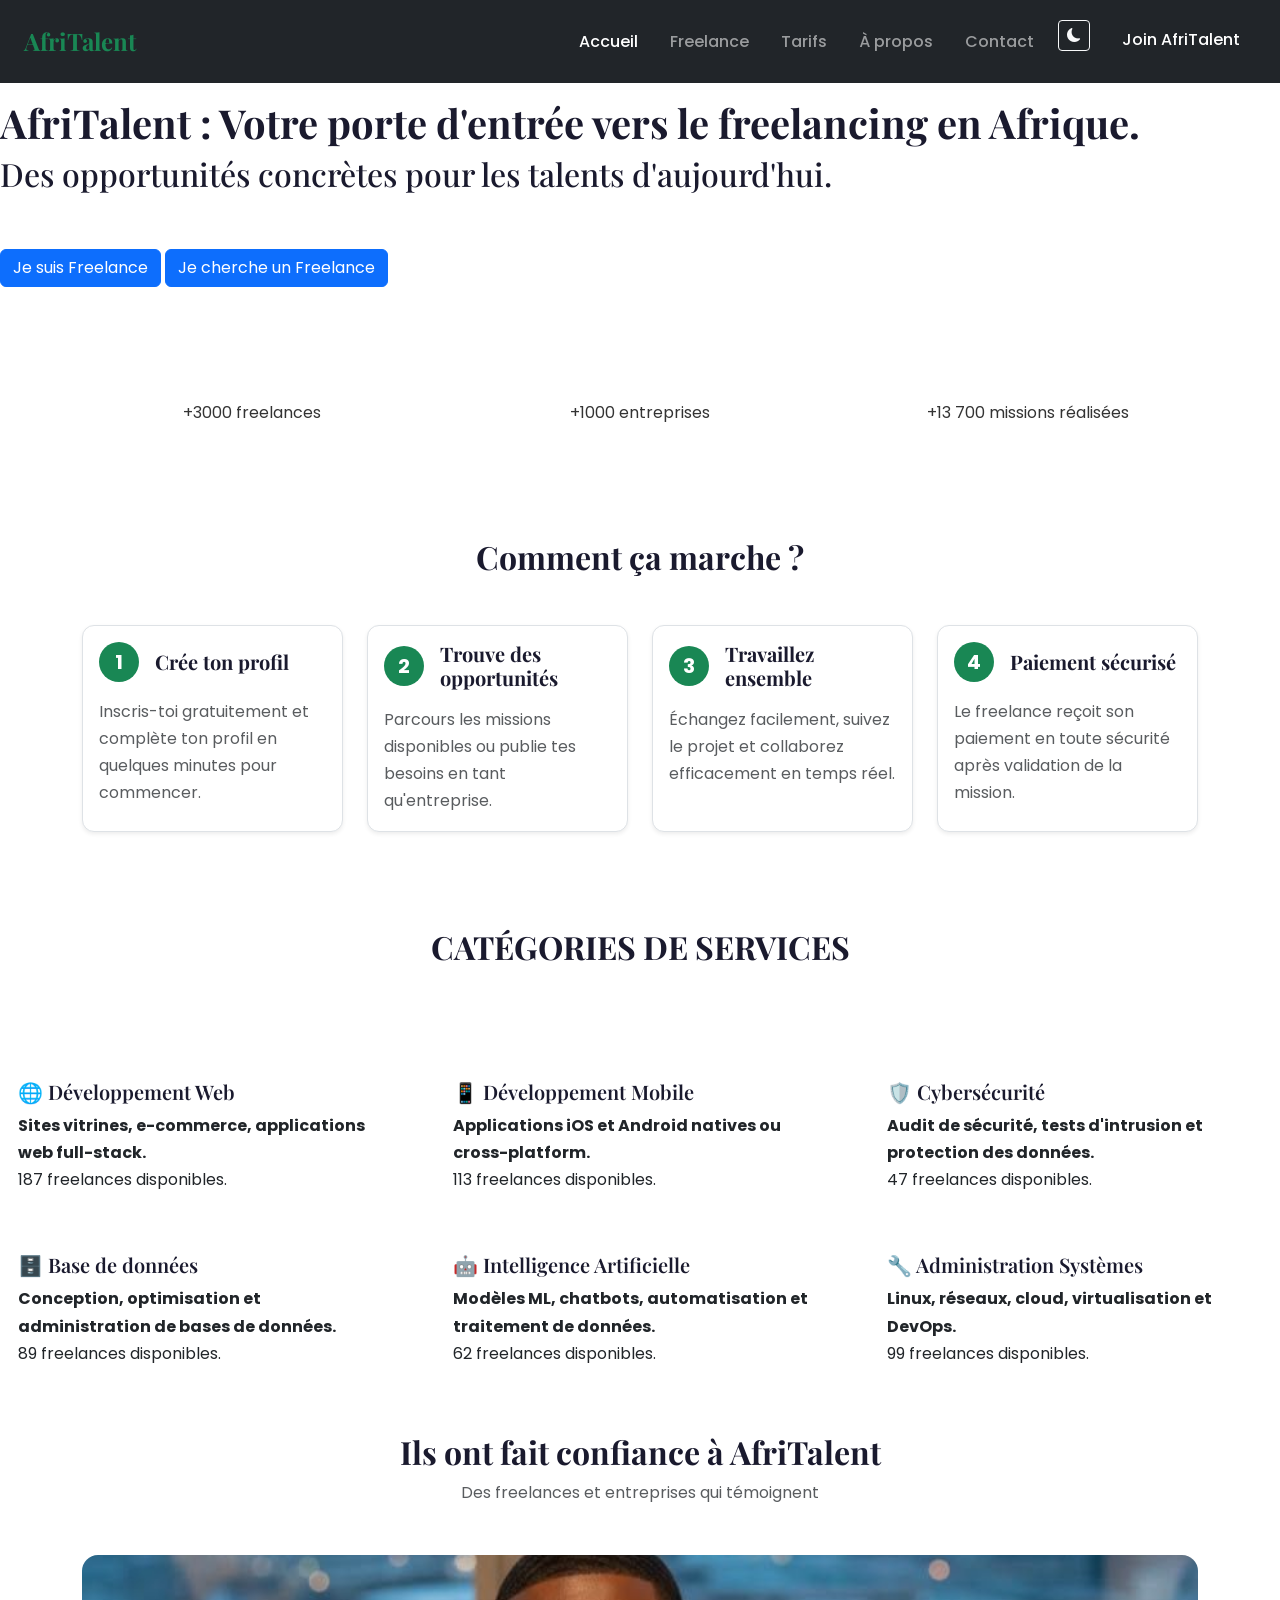
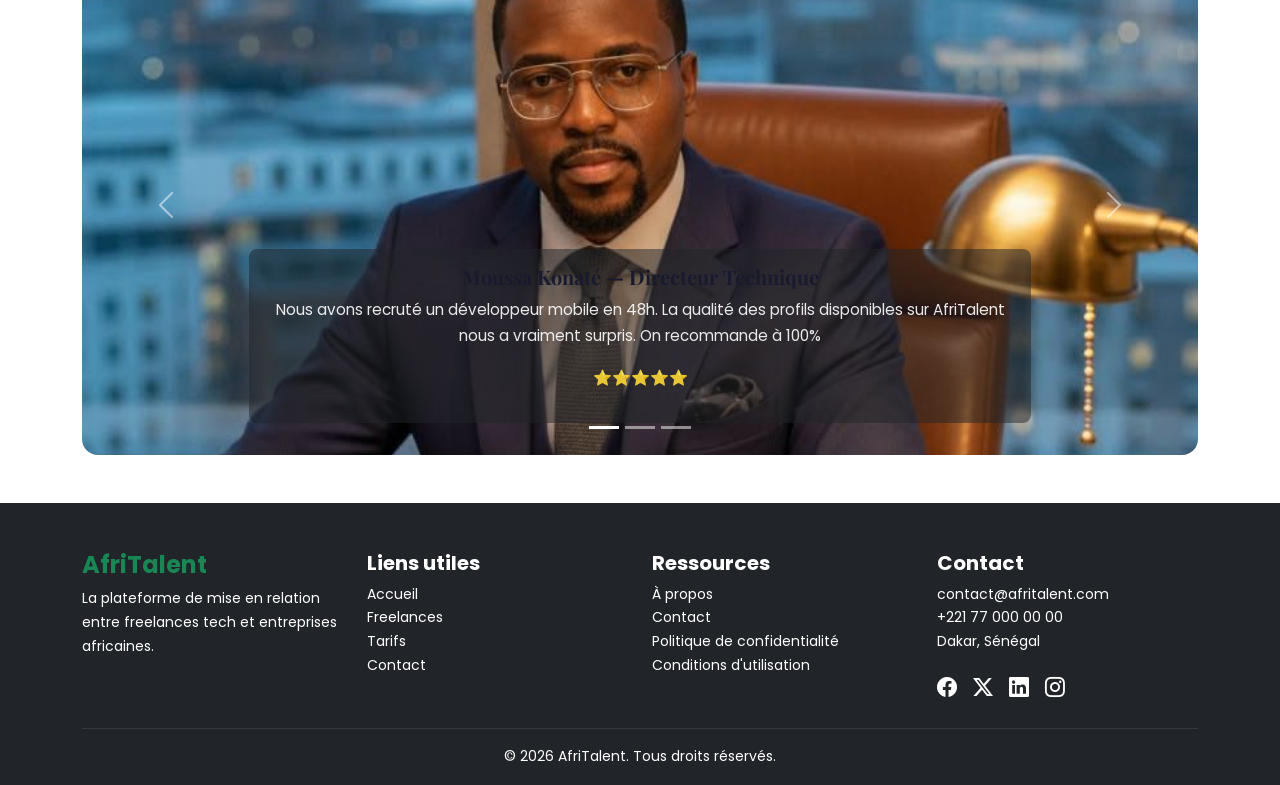
==== commit 522c2a9c: "Finalisation : corrections responsive, optimisation du code et commentaires" ====
--- a/index.html
+++ b/index.html
@@ -5,21 +5,33 @@
   <meta charset="UTF-8">
   <meta name="viewport" content="width=device-width, initial-scale=1.0">
   <title>AfriTalent — Accueil</title>
+  <!-- Bootstrap 5 CSS via CDN -->
   <link href="https://cdn.jsdelivr.net/npm/bootstrap@5.3.0/dist/css/bootstrap.min.css" rel="stylesheet">
+  <!-- Feuille de style personnelle -->
   <link rel="stylesheet" href="css/style.css">
+  <!-- Bootstrap Icons -->
   <link rel="stylesheet" href="https://cdn.jsdelivr.net/npm/bootstrap-icons@1.11.0/font/bootstrap-icons.css">
 </head>
 
 <body>
+
+  <!-- NAVBAR — Navigation principale fixe en haut
+       Contient le logo, les liens et le dark mode -->
   <nav class="navbar navbar-expand-lg navbar-dark bg-dark sticky-top" id="mainNavbar">
     <div class="container-fluid px-4">
+
+      <!-- Logo AfriTalent -->
       <a class="navbar-brand d-flex align-items-center" href="#">
         <span class="fw-bold text-success">AfriTalent</span>
       </a>
+
+      <!-- Bouton hamburger pour mobile -->
       <button class="navbar-toggler" type="button" data-bs-toggle="collapse" data-bs-target="#navbarNav"
         aria-controls="navbarNav" aria-expanded="false" aria-label="Toggle navigation">
         <span class="navbar-toggler-icon"></span>
       </button>
+
+      <!-- Liens de navigation -->
       <div class="collapse navbar-collapse justify-content-end" id="navbarNav">
         <ul class="navbar-nav">
           <li class="nav-item">
@@ -37,38 +49,46 @@
           <li class="nav-item">
             <a class="nav-link" href="contact.html">Contact</a>
           </li>
-          <!-- ✅ Bouton dark mode ajouté ici -->
+          <!-- Bouton toggle dark mode -->
           <li class="nav-item ms-2">
             <button class="btn btn-outline-light btn-sm" id="darkModeToggle" aria-label="Activer le mode sombre">
               <i class="bi bi-moon-fill"></i>
             </button>
           </li>
+          <!-- Bouton CTA -->
           <li class="nav-item">
             <a class="nav-link btn btn-success text-white ms-lg-3 px-4" href="contact.html">Join AfriTalent</a>
           </li>
         </ul>
       </div>
+
     </div>
   </nav>
 
-  <div class="container py-2 "></div>
+  <!-- SECTION HERO — Titre principal et boutons CTA -->
+  <div class="container py-2"></div>
   <h1>
-    <strong>AfriTalent:Votre porte d'entrée vers le freelancing en Afrique.</strong><br>
-    <h2>Des opportunités concrètes pour les talents d'aujourd'hui.</h2>
+    <strong>AfriTalent : Votre porte d'entrée vers le freelancing en Afrique.</strong><br>
   </h1>
+  <h2>Des opportunités concrètes pour les talents d'aujourd'hui.</h2>
+
+  <!-- Boutons d'appel à l'action -->
   <div class="d-grid gap-2 d-md-block py-5">
     <a href="freelances.html" class="btn btn-primary">Je suis Freelance</a>
     <a href="freelances.html" class="btn btn-primary">Je cherche un Freelance</a>
   </div>
 
-  <section id="hero">
+  <!-- SECTION STATISTIQUES — Chiffres clés animés
+       Les compteurs s'animent au scroll via JS -->
+  <section id="hero" aria-label="Statistiques AfriTalent">
+    <!-- ✅ Correction 1 : aria-label remplace le h2 manquant -->
     <div class="container overflow-hidden text-center">
-      <div class="row gx-5 py-5"> 
-        <div class="col">
-          <div class="p-3"> +3000 freelances </div>
-        </div>
-        <div class="col">
-          <div class="p-3">+1000 entreprises </div>
+      <div class="row gx-5 py-5">
+        <div class="col">
+          <div class="p-3">+3000 freelances</div>
+        </div>
+        <div class="col">
+          <div class="p-3">+1000 entreprises</div>
         </div>
         <div class="col">
           <div class="p-3">+13 700 missions réalisées</div>
@@ -77,6 +97,8 @@
     </div>
   </section>
 
+  <!-- SECTION COMMENT ÇA MARCHE — 4 étapes
+       Présentation du processus en cartes Bootstrap -->
   <section id="Comment-ca-marche">
     <div>
       <div class="container py-5">
@@ -84,66 +106,71 @@
           <h2 class="fw-bold">Comment ça marche ?</h2>
         </div>
         <div class="row g-4">
+
+          <!-- Étape 1 -->
           <div class="col-md-6 col-lg-3">
             <div class="card h-100 border shadow-sm">
               <div class="card-body">
                 <div class="d-flex align-items-center mb-3">
-                  <div
-                    class="bg-success text-white rounded-circle d-flex align-items-center justify-content-center p-3 fs-5 fw-bold"
+                  <div class="bg-success text-white rounded-circle d-flex align-items-center justify-content-center p-3 fs-5 fw-bold"
                     style="width: 40px; height: 40px;">1</div>
-                  <h5 class="ms-3 mb-0 fw-bold">Crée ton profil</h5>
+                  <!-- ✅ Correction 2 : h5 → h3 pour respecter la hiérarchie -->
+                  <h3 class="ms-3 mb-0 fw-bold fs-5">Crée ton profil</h3>
                 </div>
-                <p class="card-text text-muted">Inscris-toi gratuitement et complète ton profil en quelques minutes pour
-                  commencer.</p>
+                <p class="card-text text-muted">Inscris-toi gratuitement et complète ton profil en quelques minutes pour commencer.</p>
               </div>
             </div>
           </div>
+
+          <!-- Étape 2 -->
           <div class="col-md-6 col-lg-3">
             <div class="card h-100 border shadow-sm">
               <div class="card-body">
                 <div class="d-flex align-items-center mb-3">
-                  <div
-                    class="bg-success text-white rounded-circle d-flex align-items-center justify-content-center p-3 fs-5 fw-bold"
+                  <div class="bg-success text-white rounded-circle d-flex align-items-center justify-content-center p-3 fs-5 fw-bold"
                     style="width: 40px; height: 40px;">2</div>
-                  <h5 class="ms-3 mb-0 fw-bold">Trouve des opportunités</h5>
+                  <h3 class="ms-3 mb-0 fw-bold fs-5">Trouve des opportunités</h3>
                 </div>
-                <p class="card-text text-muted">Parcours les missions disponibles ou publie tes besoins en tant
-                  qu'entreprise.</p>
+                <p class="card-text text-muted">Parcours les missions disponibles ou publie tes besoins en tant qu'entreprise.</p>
               </div>
             </div>
           </div>
+
+          <!-- Étape 3 -->
           <div class="col-md-6 col-lg-3">
             <div class="card h-100 border shadow-sm">
               <div class="card-body">
                 <div class="d-flex align-items-center mb-3">
-                  <div
-                    class="bg-success text-white rounded-circle d-flex align-items-center justify-content-center p-3 fs-5 fw-bold"
+                  <div class="bg-success text-white rounded-circle d-flex align-items-center justify-content-center p-3 fs-5 fw-bold"
                     style="width: 40px; height: 40px;">3</div>
-                  <h5 class="ms-3 mb-0 fw-bold">Travaillez ensemble</h5>
+                  <h3 class="ms-3 mb-0 fw-bold fs-5">Travaillez ensemble</h3>
                 </div>
-                <p class="card-text text-muted">Échangez facilement, suivez le projet et collaborez efficacement en
-                  temps réel.</p>
+                <p class="card-text text-muted">Échangez facilement, suivez le projet et collaborez efficacement en temps réel.</p>
               </div>
             </div>
           </div>
+
+          <!-- Étape 4 -->
           <div class="col-md-6 col-lg-3">
             <div class="card h-100 border shadow-sm">
               <div class="card-body">
                 <div class="d-flex align-items-center mb-3">
-                  <div
-                    class="bg-success text-white rounded-circle d-flex align-items-center justify-content-center p-3 fs-5 fw-bold"
+                  <div class="bg-success text-white rounded-circle d-flex align-items-center justify-content-center p-3 fs-5 fw-bold"
                     style="width: 40px; height: 40px;">4</div>
-                  <h5 class="ms-3 mb-0 fw-bold">Paiement sécurisé</h5>
+                  <h3 class="ms-3 mb-0 fw-bold fs-5">Paiement sécurisé</h3>
                 </div>
-                <p class="card-text text-muted">Le freelance reçoit son paiement en toute sécurité après validation de
-                  la mission.</p>
+                <p class="card-text text-muted">Le freelance reçoit son paiement en toute sécurité après validation de la mission.</p>
               </div>
             </div>
           </div>
-        </div>
-      </div>
+
+        </div>
+      </div>
+    </div>
   </section>
 
+  <!-- SECTION CATÉGORIES DE SERVICES — 6 catégories
+       Grille Bootstrap responsive avec effets hover -->
   <section id="CATÉGORIES-de-service">
     <div>
       <div class="container py-5">
@@ -152,71 +179,85 @@
         </div>
       </div>
       <div class="row row-cols-1 row-cols-md-2 row-cols-lg-3 g-4">
-        <div class="col">
-          <div class="card">
-            <div class="card-body">
-              <h5 class="card-title">🌐 Développement Web </h5>
-              <p class="card-text"><strong>Sites vitrines, e-commerce, applications web full-stack.</strong><br>187
-                freelances disponibles.</p>
-            </div>
-          </div>
-        </div>
-        <div class="col">
-          <div class="card">
-            <div class="card-body">
-              <h5 class="card-title">📱 Développement Mobile</h5>
-              <p class="card-text"><strong>Applications iOS et Android natives ou cross-platform.</strong><br>113
-                freelances disponibles.</p>
-            </div>
-          </div>
-        </div>
-        <div class="col">
-          <div class="card">
-            <div class="card-body">
-              <h5 class="card-title">🛡️ Cybersécurité</h5>
-              <p class="card-text"><strong>Audit de sécurité, tests d'intrusion et protection des
-                  données.</strong><br>47 freelances disponibles.</p>
-            </div>
-          </div>
-        </div>
-        <div class="col">
-          <div class="card">
-            <div class="card-body">
-              <h5 class="card-title">🗄️ Base de données </h5>
-              <p class="card-text"><strong>Conception, optimisation et administration de bases de
-                  données.</strong><br>89 freelances disponibles.</p>
-            </div>
-          </div>
-        </div>
-        <div class="col">
-          <div class="card">
-            <div class="card-body">
-              <h5 class="card-title">🤖 Intelligence Artificielle</h5>
-              <p class="card-text"><strong>Modèles ML, chatbots, automatisation et traitement de données.</strong><br>62
-                freelances disponibles.</p>
-            </div>
-          </div>
-        </div>
-        <div class="col">
-          <div class="card">
-            <div class="card-body">
-              <h5 class="card-title">🔧 Administration Systèmes</h5>
-              <p class="card-text"><strong>Linux, réseaux, cloud, virtualisation et <br>DevOps.</strong><br>99
-                freelances disponibles.</p>
-            </div>
-          </div>
-        </div>
+
+        <!-- Catégorie 1 -->
+        <div class="col">
+          <div class="card">
+            <div class="card-body">
+              <!-- ✅ Correction 3 : h5 → h3 pour respecter la hiérarchie -->
+              <h3 class="card-title fs-5">🌐 Développement Web</h3>
+              <p class="card-text"><strong>Sites vitrines, e-commerce, applications web full-stack.</strong><br>187 freelances disponibles.</p>
+            </div>
+          </div>
+        </div>
+
+        <!-- Catégorie 2 -->
+        <div class="col">
+          <div class="card">
+            <div class="card-body">
+              <h3 class="card-title fs-5">📱 Développement Mobile</h3>
+              <p class="card-text"><strong>Applications iOS et Android natives ou cross-platform.</strong><br>113 freelances disponibles.</p>
+            </div>
+          </div>
+        </div>
+
+        <!-- Catégorie 3 -->
+        <div class="col">
+          <div class="card">
+            <div class="card-body">
+              <h3 class="card-title fs-5">🛡️ Cybersécurité</h3>
+              <p class="card-text"><strong>Audit de sécurité, tests d'intrusion et protection des données.</strong><br>47 freelances disponibles.</p>
+            </div>
+          </div>
+        </div>
+
+        <!-- Catégorie 4 -->
+        <div class="col">
+          <div class="card">
+            <div class="card-body">
+              <h3 class="card-title fs-5">🗄️ Base de données</h3>
+              <p class="card-text"><strong>Conception, optimisation et administration de bases de données.</strong><br>89 freelances disponibles.</p>
+            </div>
+          </div>
+        </div>
+
+        <!-- Catégorie 5 -->
+        <div class="col">
+          <div class="card">
+            <div class="card-body">
+              <h3 class="card-title fs-5">🤖 Intelligence Artificielle</h3>
+              <p class="card-text"><strong>Modèles ML, chatbots, automatisation et traitement de données.</strong><br>62 freelances disponibles.</p>
+            </div>
+          </div>
+        </div>
+
+        <!-- Catégorie 6 -->
+        <div class="col">
+          <div class="card">
+            <div class="card-body">
+              <h3 class="card-title fs-5">🔧 Administration Systèmes</h3>
+              <p class="card-text"><strong>Linux, réseaux, cloud, virtualisation et DevOps.</strong><br>99 freelances disponibles.</p>
+            </div>
+          </div>
+        </div>
+
       </div>
     </div>
   </section>
 
+  <!-- SECTION TÉMOIGNAGES — Carousel Bootstrap
+       3 témoignages avec photos, noms et étoiles -->
   <section class="py-5" id="temoignages">
     <div class="container">
       <div class="text-center mb-5">
         <h2 class="fw-bold">Ils ont fait confiance à AfriTalent</h2>
         <p class="text-muted">Des freelances et entreprises qui témoignent</p>
       </div>
+
+      <!-- Carousel Bootstrap -->
       <div id="carouselTemoignages" class="carousel slide" data-bs-ride="carousel">
+
+        <!-- Indicateurs points -->
         <div class="carousel-indicators">
           <button type="button" data-bs-target="#carouselTemoignages" data-bs-slide-to="0" class="active"
             aria-current="true" aria-label="Témoignage 1"></button>
@@ -225,38 +266,46 @@
           <button type="button" data-bs-target="#carouselTemoignages" data-bs-slide-to="2"
             aria-label="Témoignage 3"></button>
         </div>
+
         <div class="carousel-inner rounded-4">
+
+          <!-- Témoignage 1 -->
           <div class="carousel-item active">
             <img src="image/Whath1.jpeg" class="d-block w-100" alt="Photo de Moussa Konaté"
               style="max-height: 500px; object-fit: cover;">
             <div class="carousel-caption d-none d-md-block bg-dark bg-opacity-50 rounded-3 p-3">
-              <h5 class="fw-bold">Moussa Konaté — Directeur Technique</h5>
-              <p>Nous avons recruté un développeur mobile en 48h. La qualité des profils disponibles sur AfriTalent nous
-                a vraiment surpris. On recommande à 100%</p>
+              <!-- ✅ Correction 4 : h5 → h3 pour respecter la hiérarchie -->
+              <h3 class="fw-bold fs-5">Moussa Konaté — Directeur Technique</h3>
+              <p>Nous avons recruté un développeur mobile en 48h. La qualité des profils disponibles sur AfriTalent nous a vraiment surpris. On recommande à 100%</p>
               <p>⭐⭐⭐⭐⭐</p>
             </div>
           </div>
+
+          <!-- Témoignage 2 -->
           <div class="carousel-item">
             <img src="image/Whatf2.jpeg" class="d-block w-100" alt="Photo de Aminata Diallo"
               style="height: 500px; object-fit: cover; object-position: center 20%;">
             <div class="carousel-caption d-none d-md-block bg-dark bg-opacity-50 rounded-3 p-3">
-              <h5 class="fw-bold">Aminata Diallo — Développeuse Web Full-Stack</h5>
-              <p>Grâce à AfriTalent, j'ai trouvé mes 3 premiers clients en moins de 2 semaines. La plateforme est
-                simple, professionnelle et vraiment adaptée au marché africain.</p>
+              <h3 class="fw-bold fs-5">Aminata Diallo — Développeuse Web Full-Stack</h3>
+              <p>Grâce à AfriTalent, j'ai trouvé mes 3 premiers clients en moins de 2 semaines. La plateforme est simple, professionnelle et vraiment adaptée au marché africain.</p>
               <p>⭐⭐⭐⭐⭐</p>
             </div>
           </div>
+
+          <!-- Témoignage 3 -->
           <div class="carousel-item">
             <img src="image/Whatf1.jpeg" class="d-block w-100" alt="Photo de Fatou Ndiaye"
               style="height: 500px; object-fit: cover; object-position: center 20%;">
             <div class="carousel-caption d-none d-md-block bg-dark bg-opacity-50 rounded-3 p-3">
-              <h5 class="fw-bold">Fatou Ndiaye — Designer UI/UX</h5>
-              <p>AfriTalent m'a permis de travailler avec des entreprises sérieuses tout en restant au Sénégal. Le
-                système de paiement sécurisé me donne une vraie tranquillité d'esprit.</p>
+              <h3 class="fw-bold fs-5">Fatou Ndiaye — Designer UI/UX</h3>
+              <p>AfriTalent m'a permis de travailler avec des entreprises sérieuses tout en restant au Sénégal. Le système de paiement sécurisé me donne une vraie tranquillité d'esprit.</p>
               <p>⭐⭐⭐⭐⭐</p>
             </div>
           </div>
-        </div>
+
+        </div>
+
+        <!-- Boutons précédent/suivant -->
         <button class="carousel-control-prev" type="button" data-bs-target="#carouselTemoignages" data-bs-slide="prev">
           <span class="carousel-control-prev-icon" aria-hidden="true"></span>
           <span class="visually-hidden">Précédent</span>
@@ -265,21 +314,26 @@
           <span class="carousel-control-next-icon" aria-hidden="true"></span>
           <span class="visually-hidden">Suivant</span>
         </button>
+
       </div>
     </div>
   </section>
 
-  <script src="https://cdn.jsdelivr.net/npm/bootstrap@5.3.0/dist/js/bootstrap.bundle.min.js"></script>
+  <!-- FOOTER — 4 colonnes Bootstrap
+       Liens utiles, ressources, contact, réseaux -->
   <footer class="bg-dark text-white pt-5 pb-3">
     <div class="container">
       <div class="row g-4">
+
+        <!-- Colonne 1 : Description -->
         <div class="col-md-3">
-          <h5 class="fw-bold text-success">AfriTalent</h5>
-          <p class="text-white small">La plateforme de mise en relation entre freelances tech et entreprises africaines.
-          </p>
-        </div>
+          <h4 class="fw-bold text-success">AfriTalent</h4>
+          <p class="text-white small">La plateforme de mise en relation entre freelances tech et entreprises africaines.</p>
+        </div>
+
+        <!-- Colonne 2 : Liens utiles -->
         <div class="col-md-3">
-          <h6 class="fw-bold">Liens utiles</h6>
+          <h5 class="fw-bold">Liens utiles</h5>
           <ul class="list-unstyled small">
             <li><a href="index.html" class="text-white text-decoration-none">Accueil</a></li>
             <li><a href="freelances.html" class="text-white text-decoration-none">Freelances</a></li>
@@ -287,8 +341,10 @@
             <li><a href="contact.html" class="text-white text-decoration-none">Contact</a></li>
           </ul>
         </div>
+
+        <!-- Colonne 3 : Ressources -->
         <div class="col-md-3">
-          <h6 class="fw-bold">Ressources</h6>
+          <h5 class="fw-bold">Ressources</h5>
           <ul class="list-unstyled small">
             <li><a href="about.html" class="text-white text-decoration-none">À propos</a></li>
             <li><a href="contact.html" class="text-white text-decoration-none">Contact</a></li>
@@ -296,35 +352,39 @@
             <li><a href="freelances.html" class="text-white text-decoration-none">Conditions d'utilisation</a></li>
           </ul>
         </div>
+
+        <!-- Colonne 4 : Contact et réseaux sociaux -->
         <div class="col-md-3">
-          <h6 class="fw-bold">Contact</h6>
+          <h5 class="fw-bold">Contact</h5>
           <p class="text-white small">
             contact@afritalent.com<br>
             +221 77 000 00 00<br>
             Dakar, Sénégal
           </p>
+          <!-- Icônes réseaux sociaux -->
           <div class="d-flex gap-3 mt-2">
-            <a href="#" aria-label="Facebook" class="text-white fs-5">
-              <i class="bi bi-facebook"></i>
-            </a>
-            <a href="#" aria-label="Twitter" class="text-white fs-5">
-              <i class="bi bi-twitter-x"></i>
-            </a>
-            <a href="#" aria-label="LinkedIn" class="text-white fs-5">
-              <i class="bi bi-linkedin"></i>
-            </a>
-            <a href="#" aria-label="Instagram" class="text-white fs-5">
-              <i class="bi bi-instagram"></i>
-            </a>
-          </div>
-        </div>
-      </div>
+            <a href="#" aria-label="Facebook" class="text-white fs-5"><i class="bi bi-facebook"></i></a>
+            <a href="#" aria-label="Twitter" class="text-white fs-5"><i class="bi bi-twitter-x"></i></a>
+            <a href="#" aria-label="LinkedIn" class="text-white fs-5"><i class="bi bi-linkedin"></i></a>
+            <a href="#" aria-label="Instagram" class="text-white fs-5"><i class="bi bi-instagram"></i></a>
+          </div>
+        </div>
+
+      </div>
+
       <hr class="border-secondary mt-4">
+
+      <!-- Copyright avec année dynamique via JS -->
       <p class="text-center text-white small mb-0">
         &copy; <span id="currentYear"></span> AfriTalent. Tous droits réservés.
       </p>
+
     </div>
   </footer>
+
+  <!-- Bootstrap 5 JS via CDN -->
+  <script src="https://cdn.jsdelivr.net/npm/bootstrap@5.3.0/dist/js/bootstrap.bundle.min.js"></script>
+  <!-- Script personnel -->
   <script src="js/main.js"></script>
 
 </body>
--- a/css/style.css
+++ b/css/style.css
@@ -1,21 +1,35 @@
+/* GOOGLE FONTS — Import des 2 polices
+   Playfair Display : titres expressifs
+   Poppins : texte du corps lisible*/
 @import url('https://fonts.googleapis.com/css2?family=Poppins:wght@400;600;700&family=Playfair+Display:wght@700&display=swap');
 
 
+/* VARIABLES CSS — Définies dans :root
+   Utilisées partout avec var(--nom)
+   Minimum 6 variables requises par le sujet*/
 :root {
-  --couleur-primaire: #198754;
-  --couleur-secondaire: #0d6efd;
-  --couleur-sombre: #1a1a2e;
-  --couleur-texte: #333333;
-  --couleur-fond: #f8f9fa;
-  --couleur-blanc: #ffffff;
-  --police-titre: 'Playfair Display', serif;
-  --police-corps: 'Poppins', sans-serif;
-  --espacement-section: 5rem;
-  --rayon-carte: 12px;
-  --ombre-carte: 0 4px 20px rgba(0, 0, 0, 0.08);
-}
-
-
+  /* Couleurs principales */
+  --couleur-primaire: #198754;    /* vert AfriTalent */
+  --couleur-secondaire: #0d6efd; /* bleu Bootstrap */
+  --couleur-sombre: #1a1a2e;     /* noir profond pour titres */
+  --couleur-texte: #333333;      /* gris foncé pour le texte */
+  --couleur-fond: #f8f9fa;       /* gris clair pour les fonds */
+  --couleur-blanc: #ffffff;      /* blanc pur */
+
+  /* Typographie */
+  --police-titre: 'Playfair Display', serif;  /* police expressive pour H1/H2/H3 */
+  --police-corps: 'Poppins', sans-serif;      /* police lisible pour le texte */
+
+  /* Espacements et formes */
+  --espacement-section: 5rem;                          /* padding vertical des sections */
+  --rayon-carte: 12px;                                 /* arrondi des cartes */
+  --ombre-carte: 0 4px 20px rgba(0, 0, 0, 0.08);     /* ombre douce des cartes */
+}
+
+
+/* RESET CSS — Supprime les marges par défaut
+   box-sizing: border-box inclut padding/border
+   dans la largeur des éléments*/
 * {
   margin: 0;
   padding: 0;
@@ -23,6 +37,8 @@
 }
 
 
+/*BODY — Styles de base du document
+   Applique la police et la couleur de texte*/
 body {
   font-family: var(--police-corps);
   color: var(--couleur-texte);
@@ -31,44 +47,55 @@
 }
 
 
+/*TITRES — Police expressive pour H1/H2/H3 */
 h1, h2, h3 {
   font-family: var(--police-titre);
   color: var(--couleur-sombre);
 }
 
 
+/* LIENS — Transition douce au survol */
 a {
   transition: all 0.3s ease;
 }
 
 
+/* IMAGES — Responsives par défaut*/
 img {
   max-width: 100%;
   height: auto;
 }
 
 
+/*NAVBAR — Styles de la barre de navigation
+   La classe .scrolled est ajoutée par JS
+   quand l'utilisateur scrolle vers le bas*/
 .navbar {
   transition: all 0.3s ease;
   padding: 1rem 0;
 }
 
+/* Effet shrink au scroll — ajouté par JS */
 .navbar.scrolled {
   padding: 0.4rem 0;
   box-shadow: 0 2px 20px rgba(0, 0, 0, 0.3);
 }
 
+/* Logo dans la navbar */
 .navbar-brand {
   font-family: var(--police-titre);
   font-size: 1.5rem;
 }
 
+/* Liens de navigation */
 .nav-link {
   font-weight: 500;
   padding: 0.5rem 1rem !important;
 }
 
 
+/* CARTES BOOTSTRAP — Hover animé
+   Légère élévation au survol sur toutes les cartes*/
 .card {
   border-radius: var(--rayon-carte) !important;
   transition: transform 0.3s ease, box-shadow 0.3s ease;
@@ -80,6 +107,9 @@
 }
 
 
+/* BOUTON RETOUR EN HAUT
+   Créé dynamiquement par JS
+   Apparaît en bas à droite après 300px de scroll */
 #backToTop {
   position: fixed;
   bottom: 2rem;
@@ -92,11 +122,14 @@
   border-radius: 50%;
   font-size: 1.2rem;
   cursor: pointer;
-  display: none;
+  display: none; /* caché par défaut, affiché par JS */
   z-index: 999;
   transition: all 0.3s ease;
 }
 
+
+/* SECTION HERO — Page d'accueil
+   Fond dégradé sombre, hauteur 90% de l'écran */
 .hero-section {
   background: linear-gradient(135deg, #1a1a2e 0%, #16213e 100%);
   color: var(--couleur-blanc);
@@ -106,12 +139,14 @@
   align-items: center;
 }
 
+/* Titre principal Hero */
 .hero-section h1 {
   font-size: 3.5rem;
   line-height: 1.2;
   color: var(--couleur-blanc);
 }
 
+/* Sous-titre Hero */
 .hero-section h2 {
   font-size: 1.2rem;
   color: rgba(255,255,255,0.7);
@@ -119,44 +154,60 @@
   font-weight: 400;
 }
 
+/* Cartes statistiques dans le Hero */
 .stat-card {
   background: rgba(255,255,255,0.05);
   border-radius: var(--rayon-carte);
   border: 1px solid rgba(255,255,255,0.1);
 }
 
+
+/* BENTO GRID — Section "Comment ça marche"
+   Grille asymétrique style Bento Box 2026
+   La 4ème carte prend 2 colonnes*/
 .bento-grid {
   display: grid;
   grid-template-columns: repeat(3, 1fr);
   grid-template-rows: auto;
   gap: 1.5rem;
 }
+
+/* Carte large — occupe 2 colonnes */
 .bento-card-wide {
   grid-column: span 2;
 }
+
+
+/* SECTION CATÉGORIES — Effets hover
+   Bordure verte et élévation au survol*/
 #CATÉGORIES-de-service .card {
   border: 2px solid transparent;
   transition: all 0.3s ease;
   cursor: pointer;
 }
 
+/* Effet hover — bordure verte + élévation */
 #CATÉGORIES-de-service .card:hover {
   border-color: var(--couleur-primaire);
   transform: translateY(-8px);
   box-shadow: 0 10px 30px rgba(25, 135, 84, 0.2) !important;
 }
 
+/* Titre des cartes catégories */
 #CATÉGORIES-de-service .card-title {
   font-size: 1.1rem;
   font-weight: 600;
   color: var(--couleur-sombre);
 }
 
+/* Titre en vert au survol */
 #CATÉGORIES-de-service .card:hover .card-title {
   color: var(--couleur-primaire);
 }
 
 
+/* SECTION TÉMOIGNAGES — Carousel Bootstrap
+   Style des captions sur les images*/
 #temoignages .carousel-inner {
   border-radius: var(--rayon-carte);
   overflow: hidden;
@@ -166,18 +217,22 @@
   bottom: 2rem;
 }
 
+/* Nom du témoignant */
 #temoignages .carousel-caption h5 {
   font-family: var(--police-titre);
   font-size: 1.3rem;
   color: var(--couleur-blanc);
 }
 
+/* Texte du témoignage */
 #temoignages .carousel-caption p {
   font-size: 0.95rem;
   color: rgba(255,255,255,0.9);
 }
 
 
+/* SECTION CTA — Appel à l'action
+   Texte blanc sur fond coloré */
 #cta h2 {
   color: var(--couleur-blanc);
   font-size: 2.5rem;
@@ -187,107 +242,115 @@
   color: rgba(255,255,255,0.85);
 }
 
-@media (max-width: 768px) {
-  .bento-grid {
-    grid-template-columns: 1fr;
-  }
-
-  .bento-card-wide {
-    grid-column: span 1;
-  }
-
-  .hero-section h1 {
-    font-size: 2.2rem;
-  }
-}
-
+
+/* RESPONSIVE — MOBILE (max 375px)
+   Ajustements pour petits écrans */
 @media (max-width: 375px) {
-
   .hero-section h1 {
     font-size: 1.8rem;
   }
-
   .hero-section {
     padding: 3rem 0;
     min-height: auto;
   }
-
   .stat-card {
     margin-bottom: 1rem;
   }
-
   #cta h2 {
     font-size: 1.6rem;
   }
 }
 
 
+/* RESPONSIVE — TABLETTE (max 768px)
+   Ajustements pour écrans moyens */
 @media (max-width: 768px) {
-
   .hero-section h1 {
     font-size: 2.2rem;
   }
-
   .hero-section {
     padding: 4rem 0;
     min-height: auto;
     text-align: center;
   }
-
+  /* Bento Grid passe en 1 colonne sur mobile */
   .bento-grid {
     grid-template-columns: 1fr;
   }
-
   .bento-card-wide {
     grid-column: span 1;
   }
-
   #cta h2 {
     font-size: 2rem;
   }
-
   .navbar-brand {
     font-size: 1.2rem;
   }
 }
 
 
+/* RESPONSIVE — DESKTOP (min 1200px)
+   Styles pour grands écrans */
 @media (min-width: 1200px) {
-
   .hero-section h1 {
     font-size: 4rem;
   }
-
   .bento-grid {
     grid-template-columns: repeat(3, 1fr);
   }
 }
-/* ============================================
-   DARK MODE
-   ============================================ */
+
+
+/* DARK MODE — Mode sombre
+   Activé par la classe .dark-mode sur le body
+   Ajoutée/retirée par JS via le bouton toggle
+   Sauvegardé dans localStorage */
 body.dark-mode {
   background-color: #121212;
   color: #e0e0e0;
 }
 
+/* Cartes en mode sombre */
 body.dark-mode .card {
   background-color: #1e1e1e;
   border-color: #333;
   color: #e0e0e0;
 }
 
+/* Texte secondaire en mode sombre */
 body.dark-mode .text-muted {
   color: #aaaaaa !important;
 }
 
+/* Fonds clairs en mode sombre */
 body.dark-mode .bg-light {
   background-color: #1a1a1a !important;
 }
 
+/* Navbar en mode sombre */
 body.dark-mode .navbar {
   background-color: #0a0a0a !important;
 }
 
+/* Footer en mode sombre */
 body.dark-mode footer {
   background-color: #0a0a0a !important;
+}
+
+
+/* ANIMATIONS FADE-IN AU SCROLL
+   Les sections partent invisibles (opacity: 0)
+   La classe .visible est ajoutée par JS via
+   IntersectionObserver quand elles entrent
+   dans le viewport */
+section {
+  opacity: 0;
+  transform: translateY(30px);
+  transition: opacity 0.6s ease, transform 0.6s ease;
+}
+
+/* Section visible — animation terminée */
+section.visible {
+  opacity: 1;
+  transform: translateY(0);
 }
